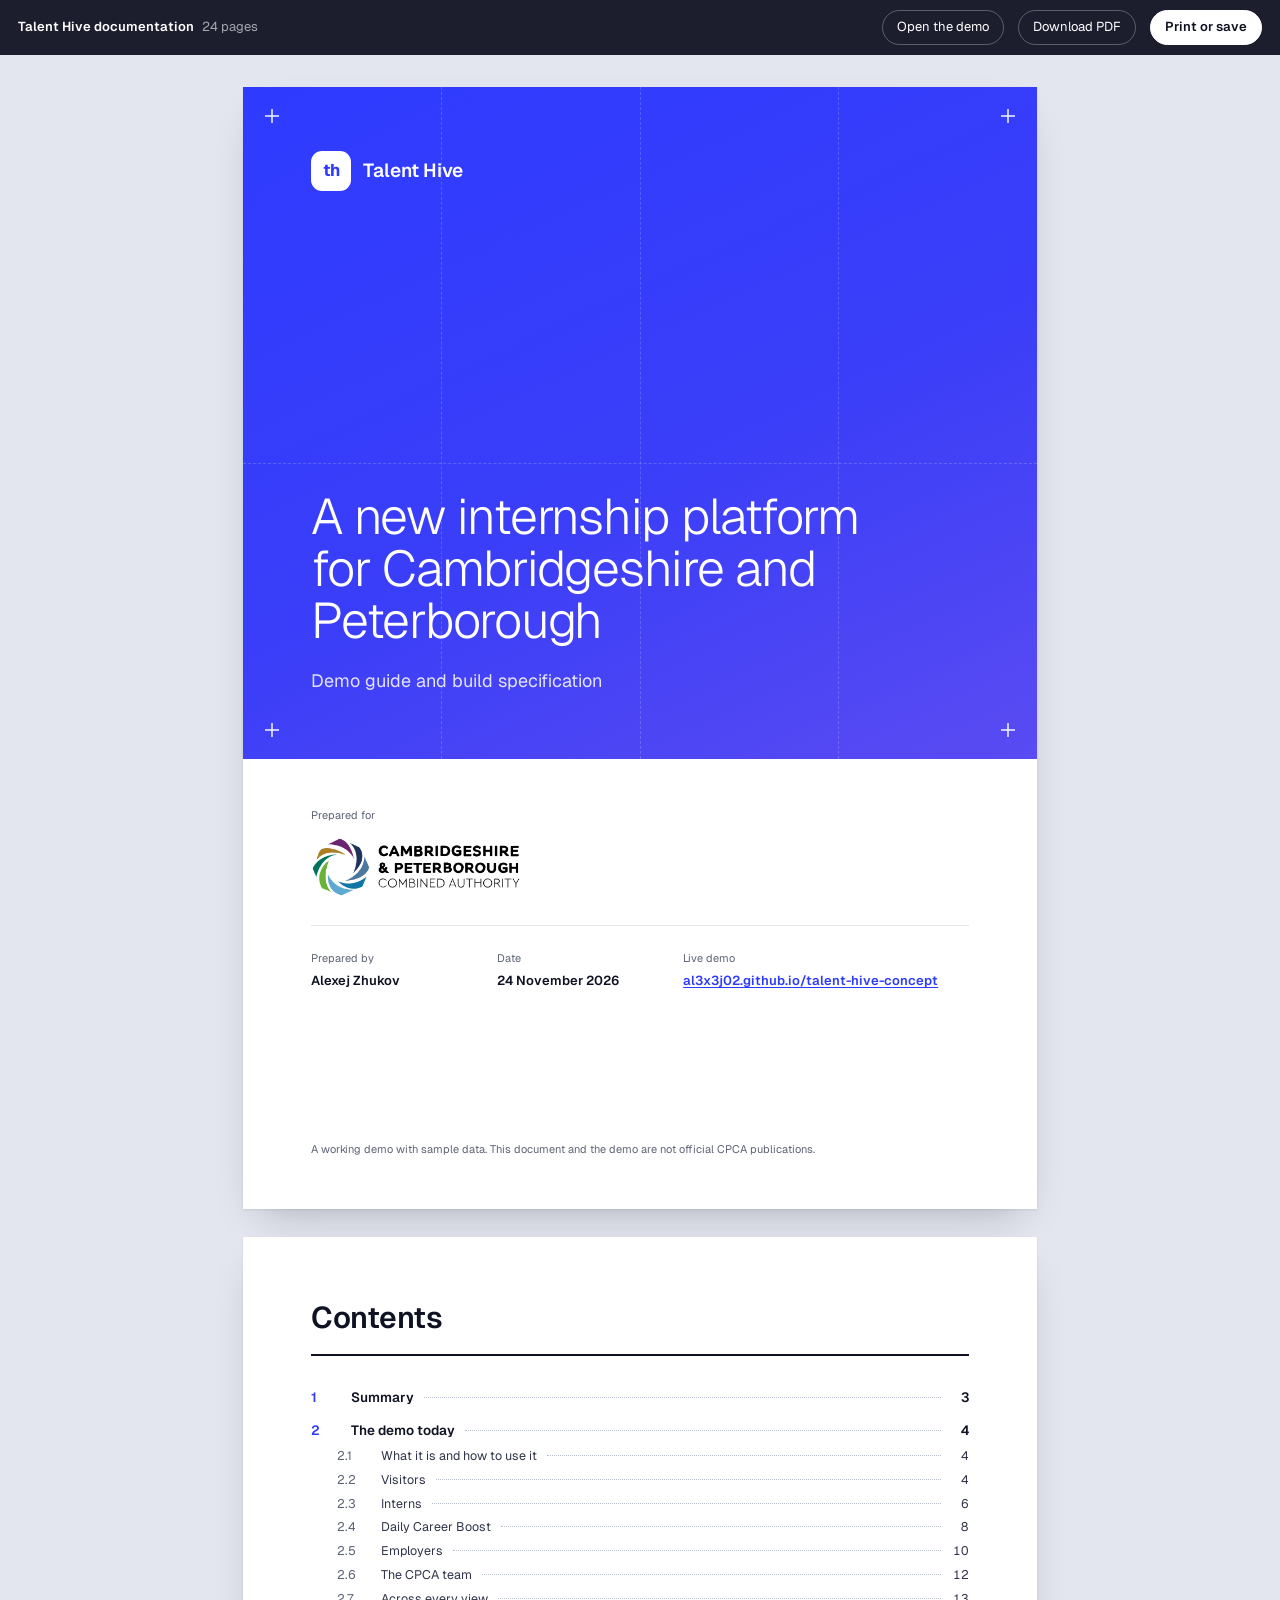
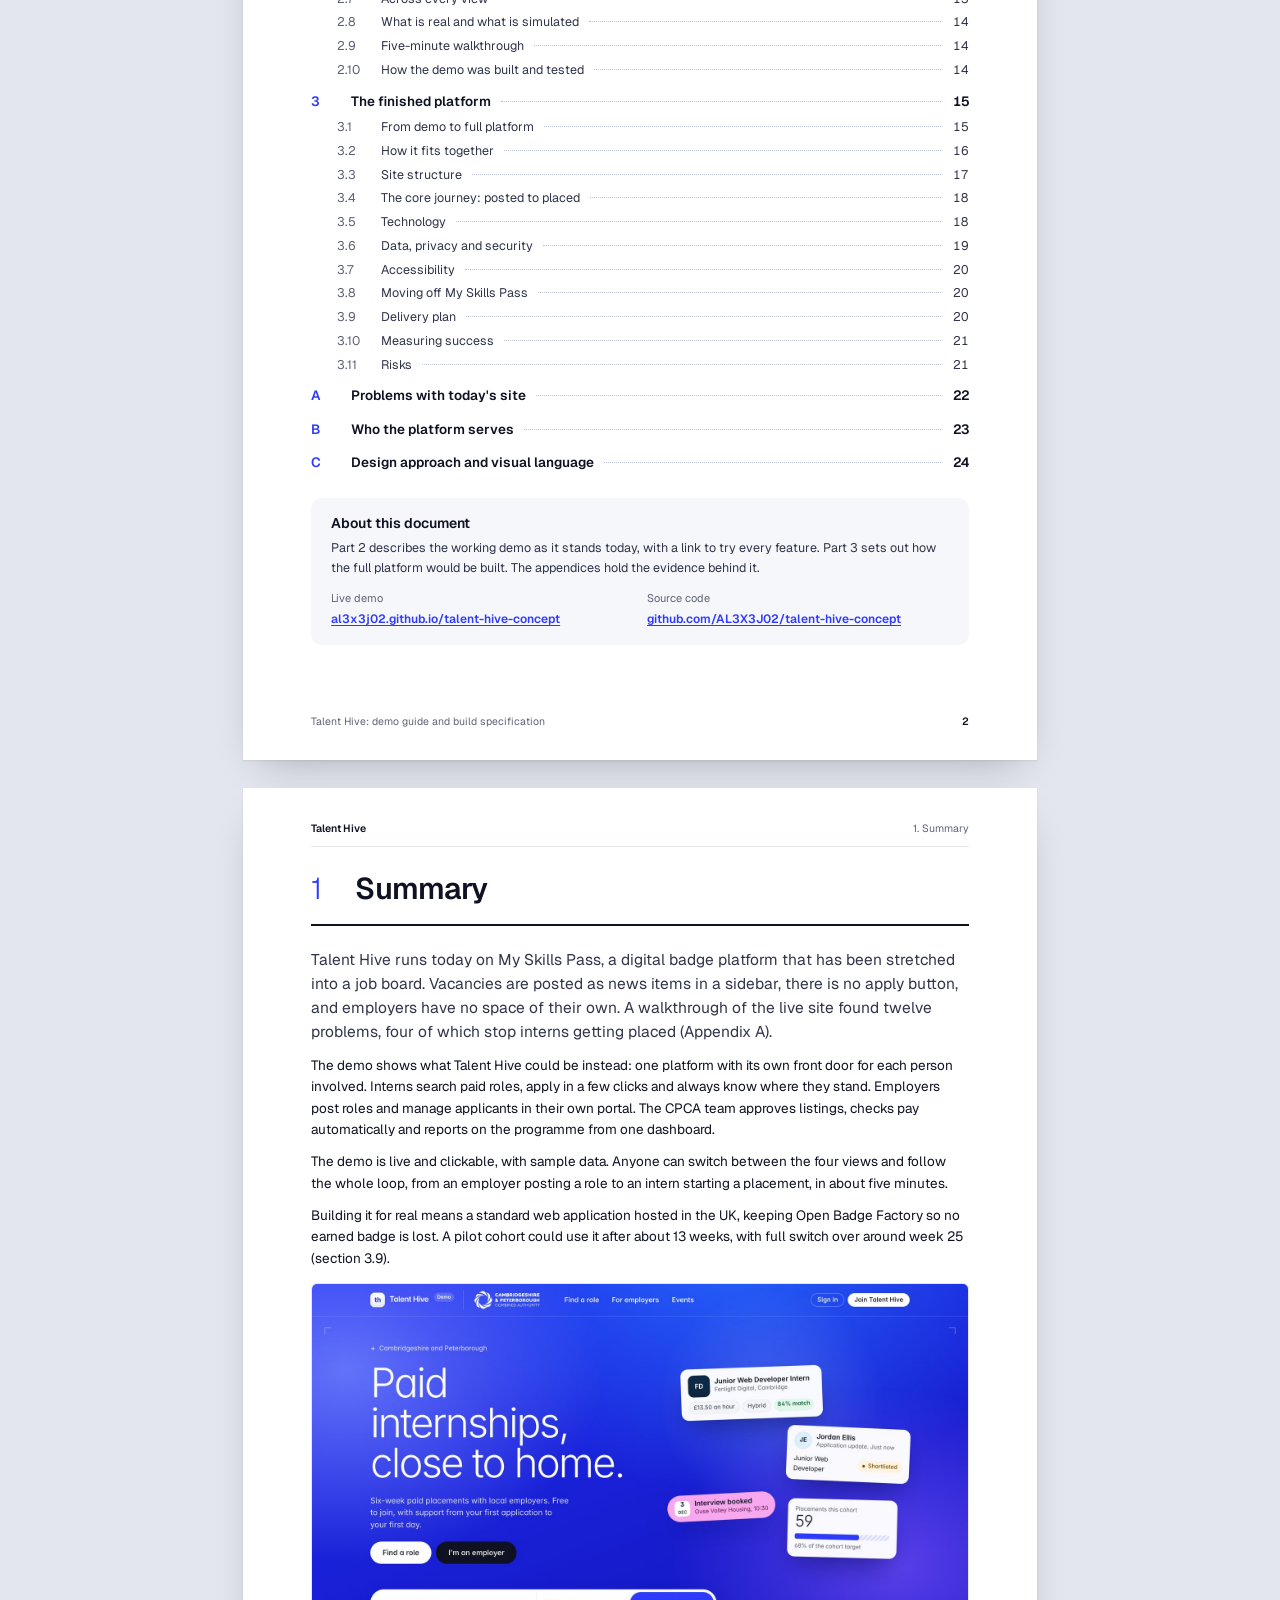
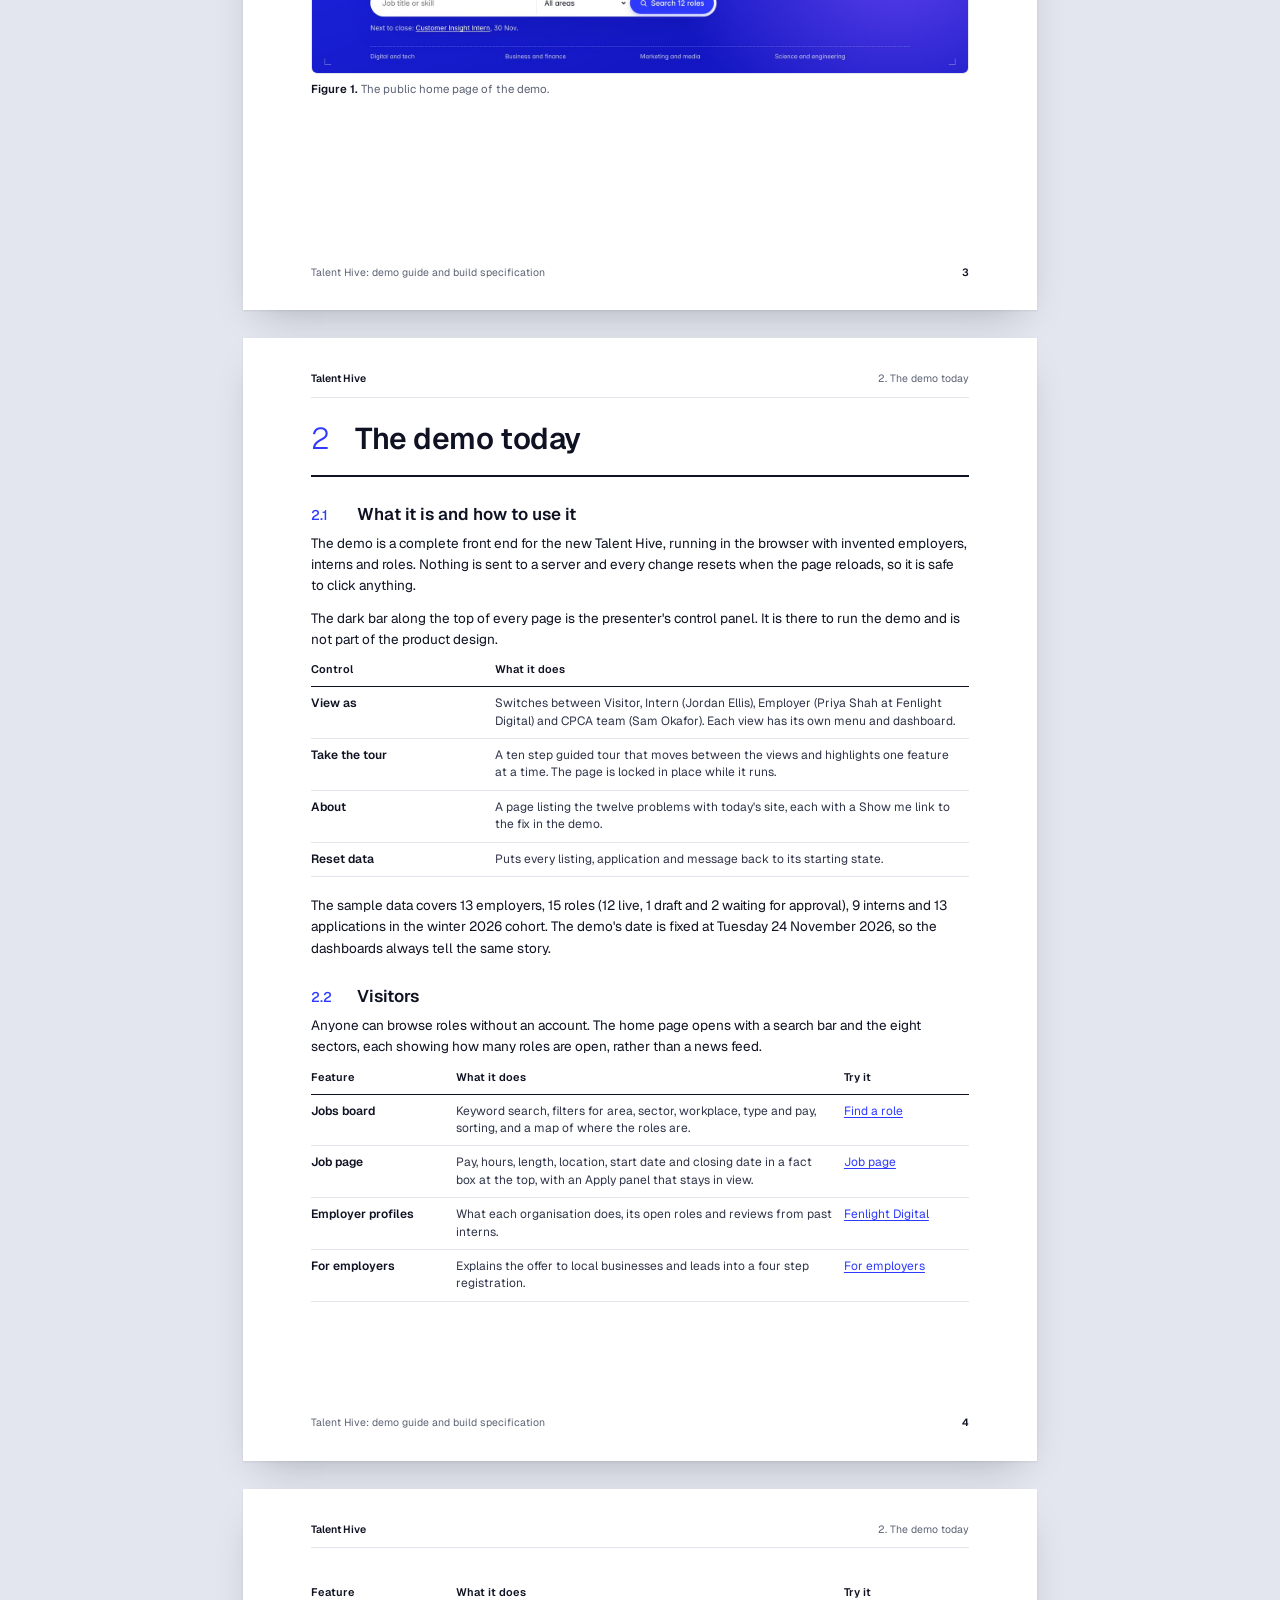
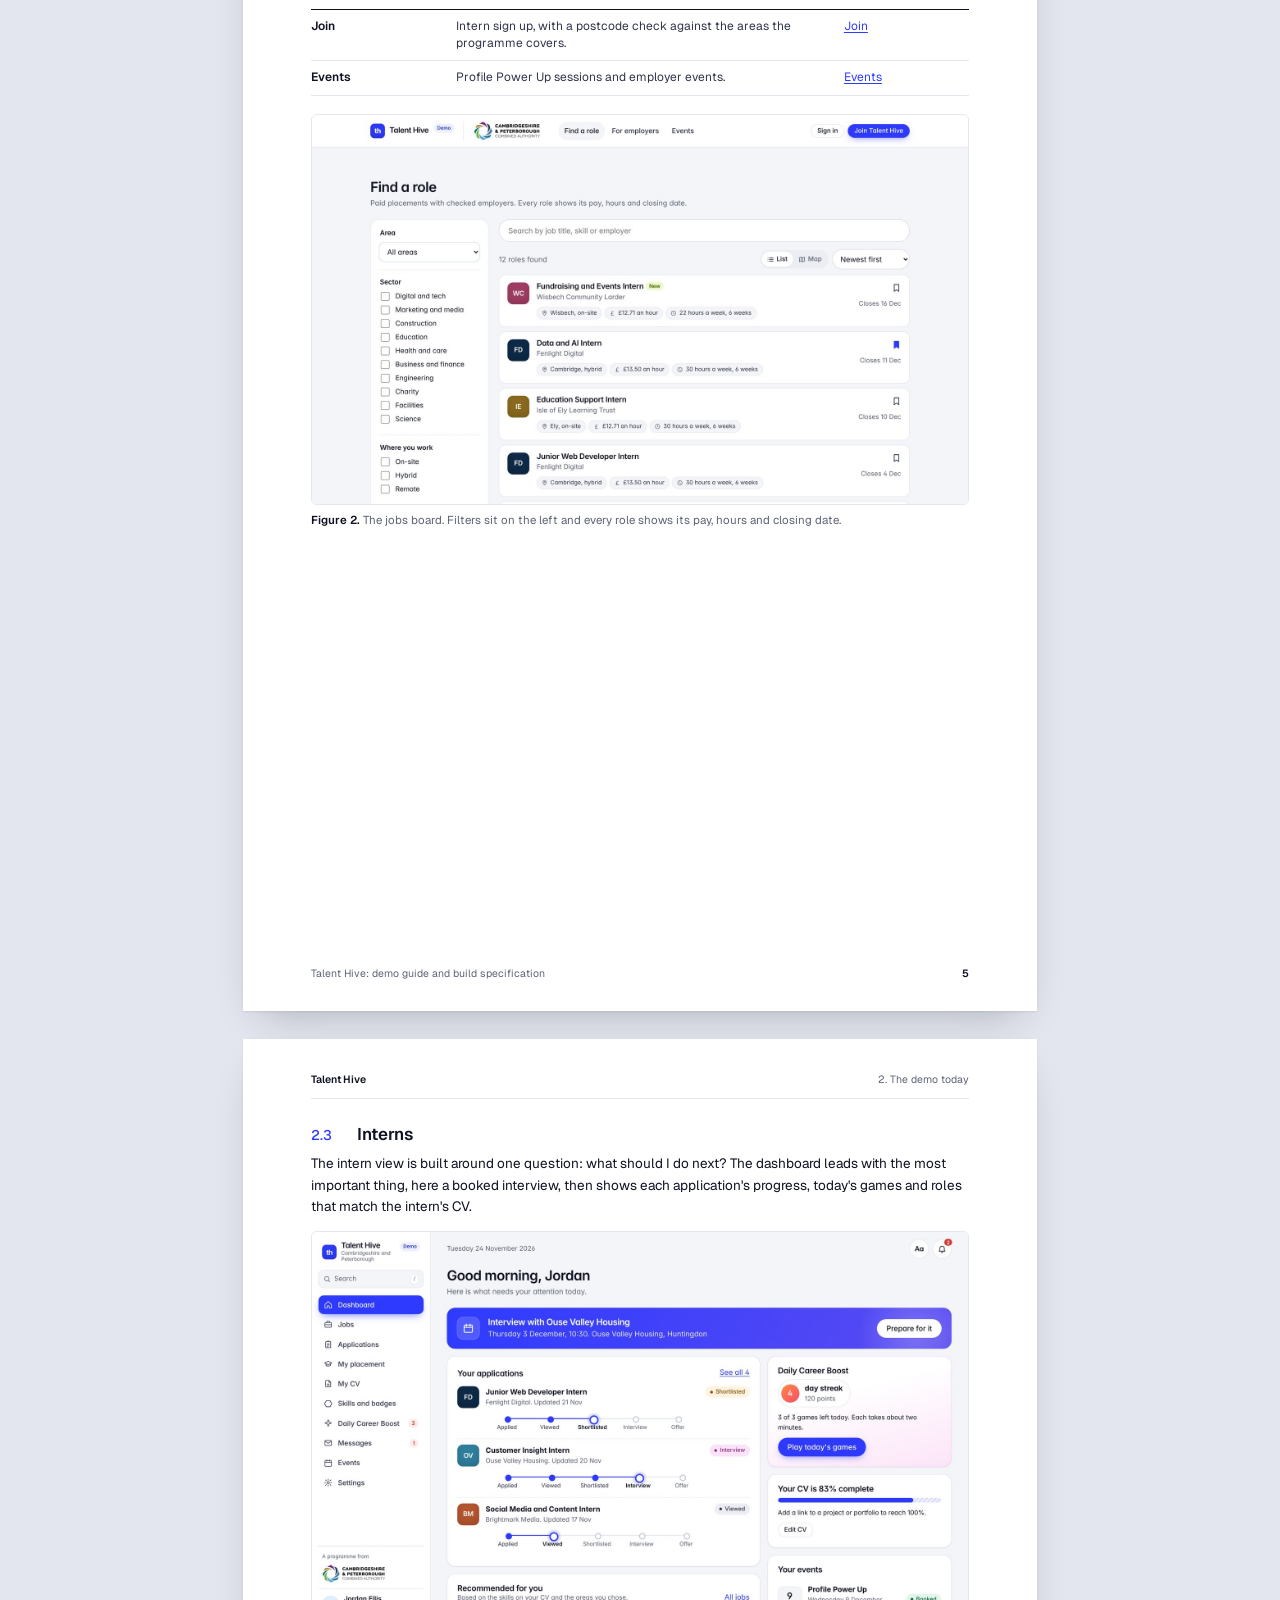
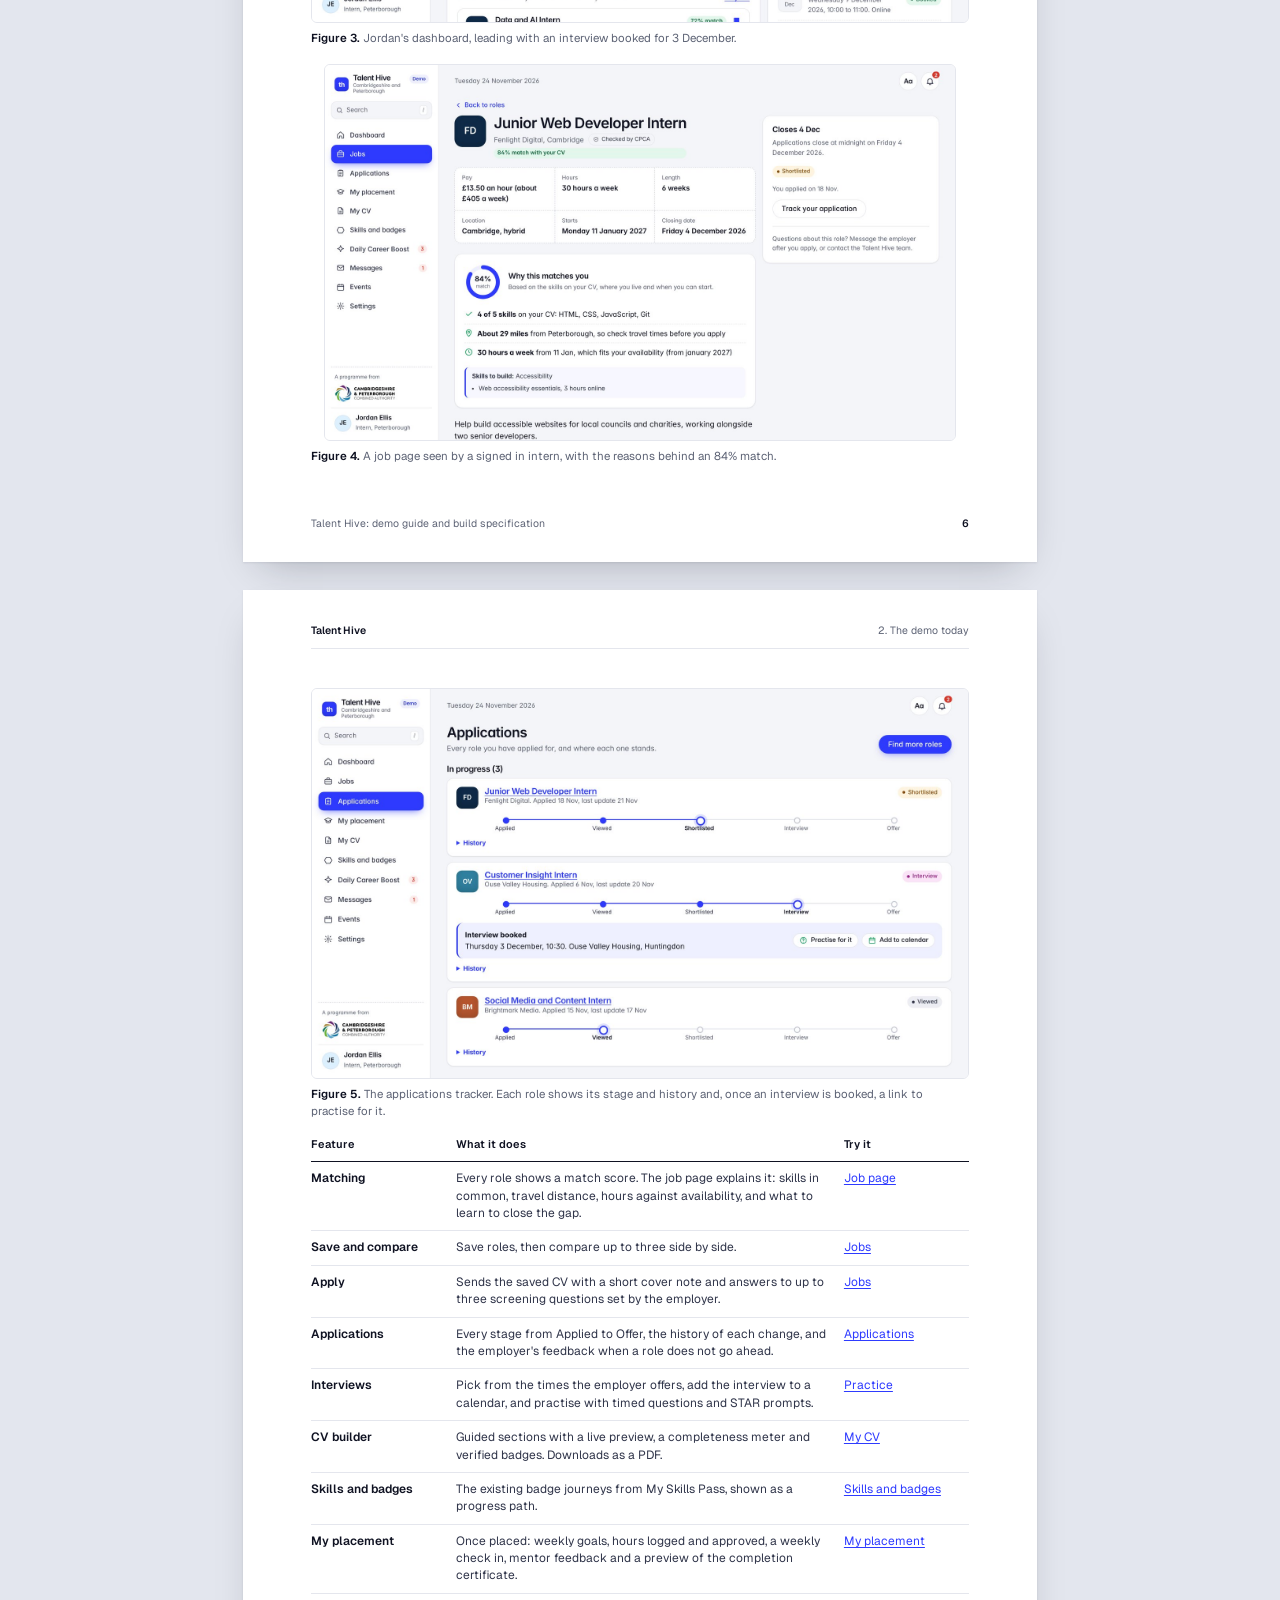
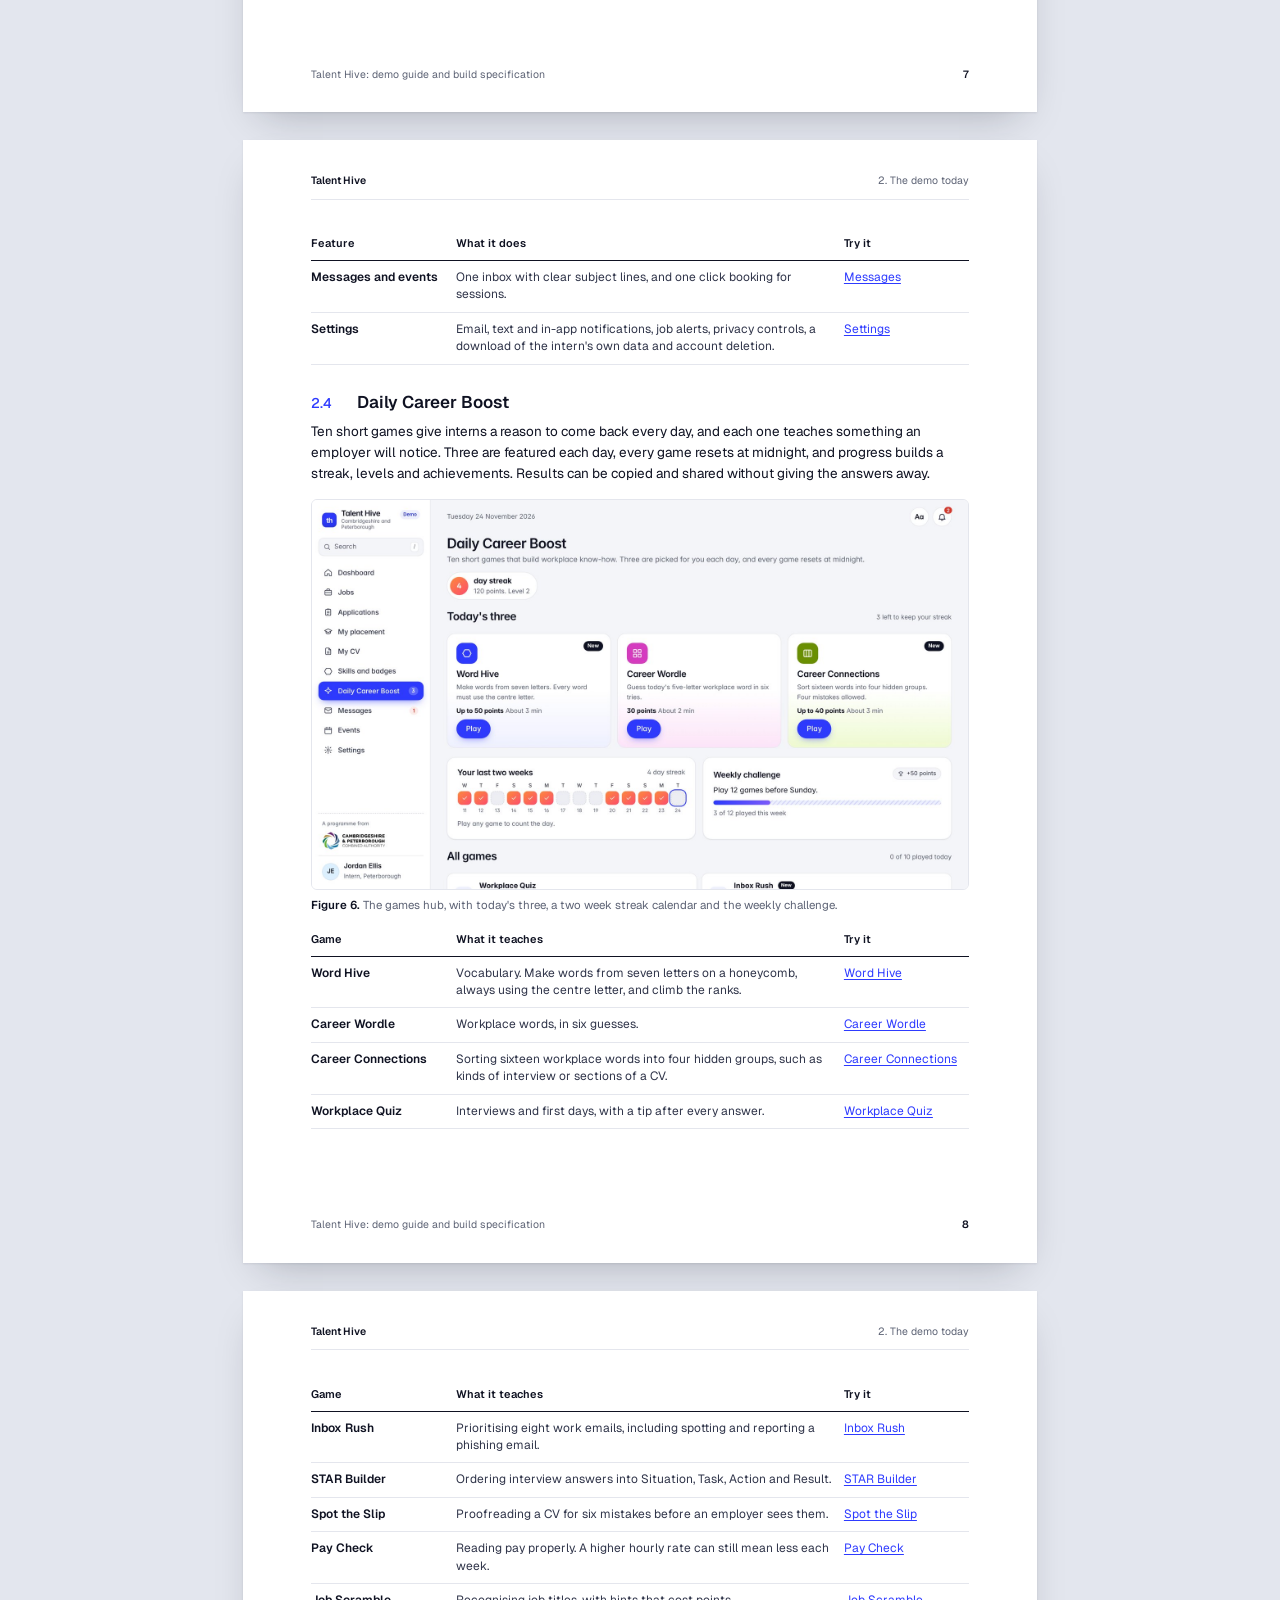
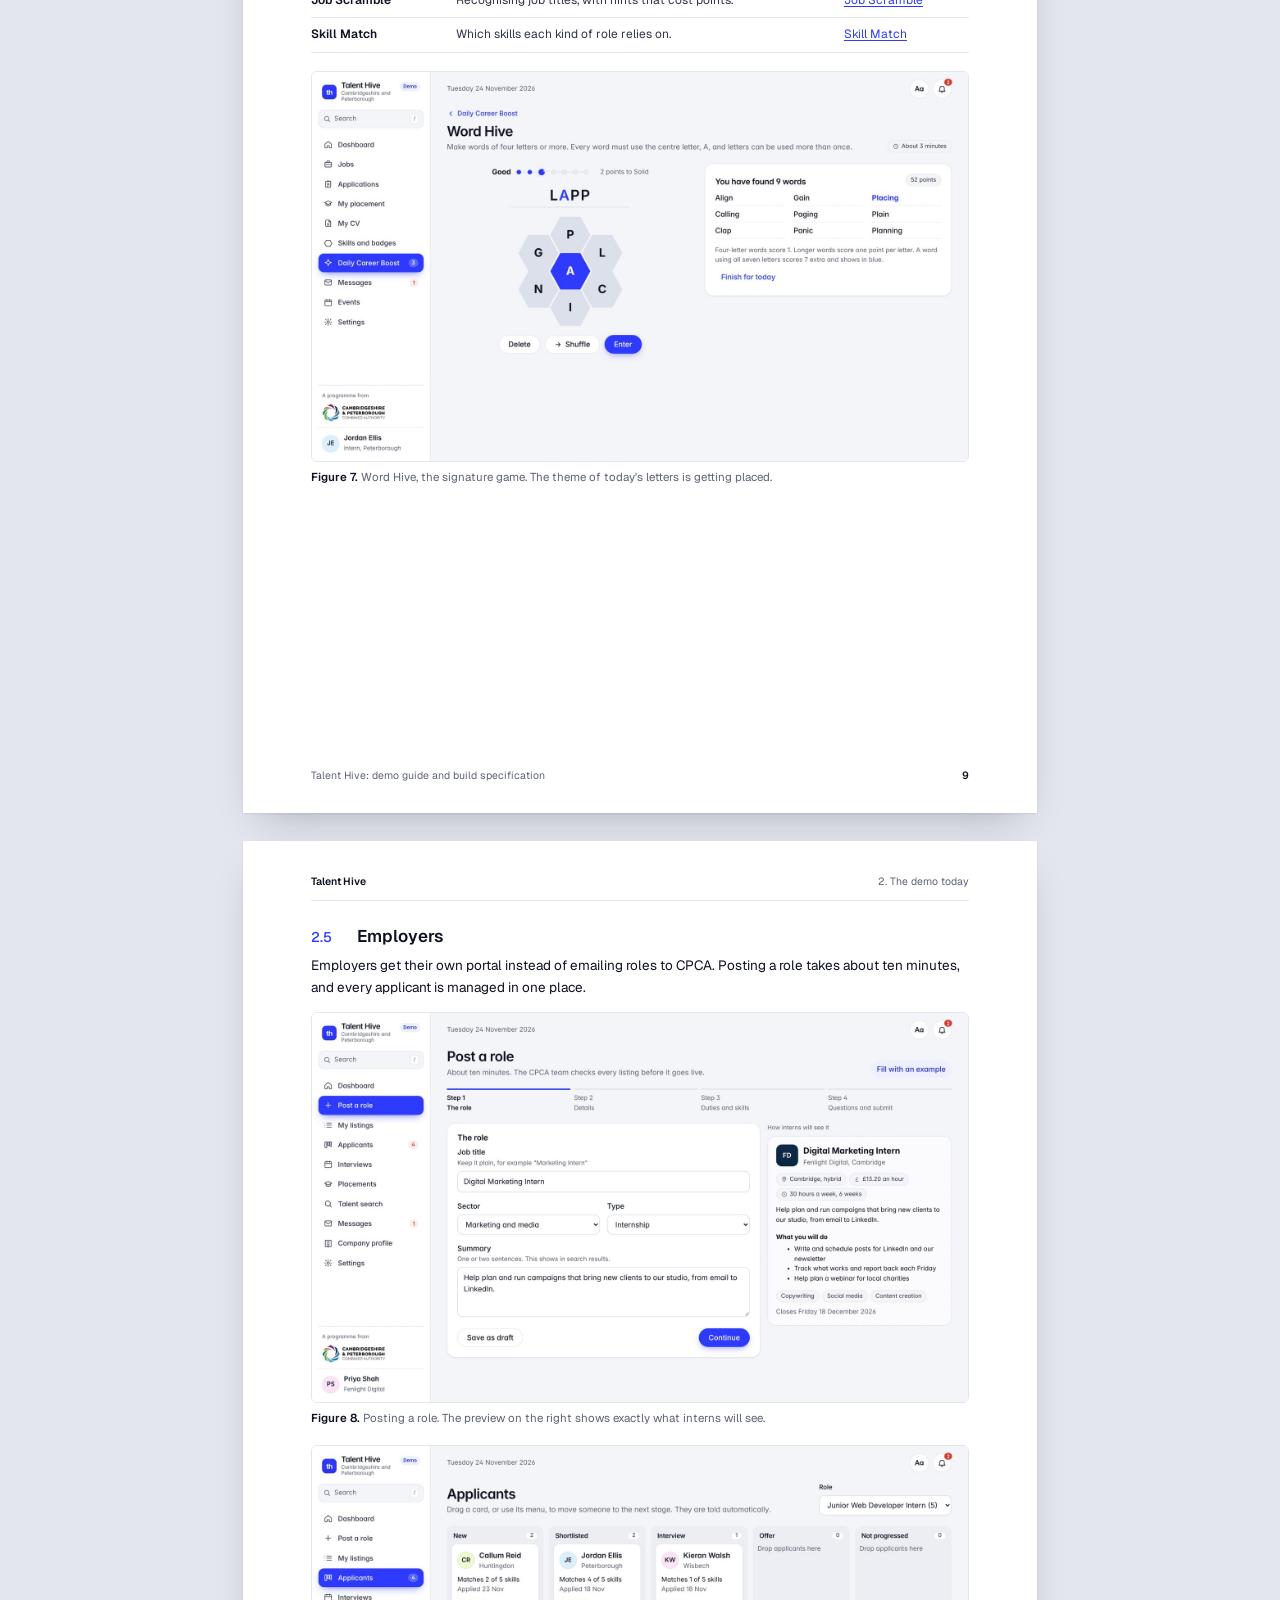
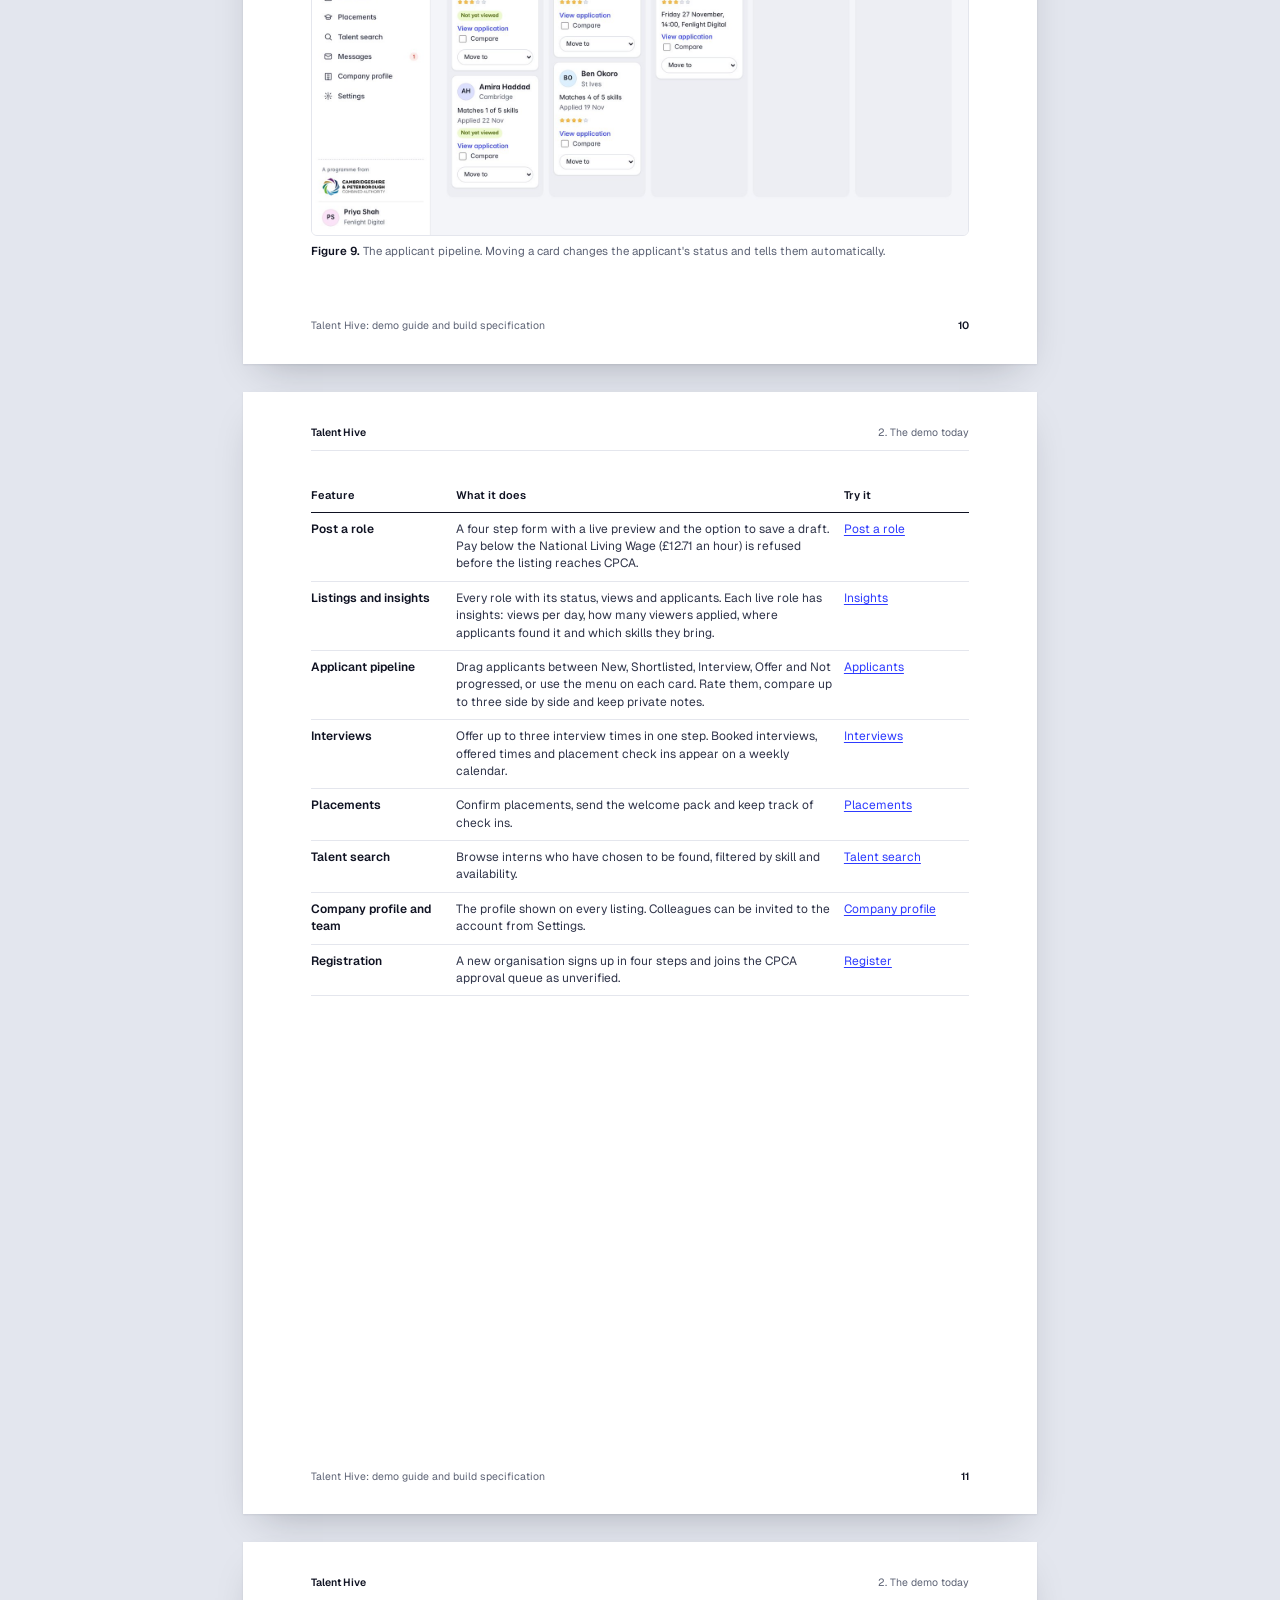
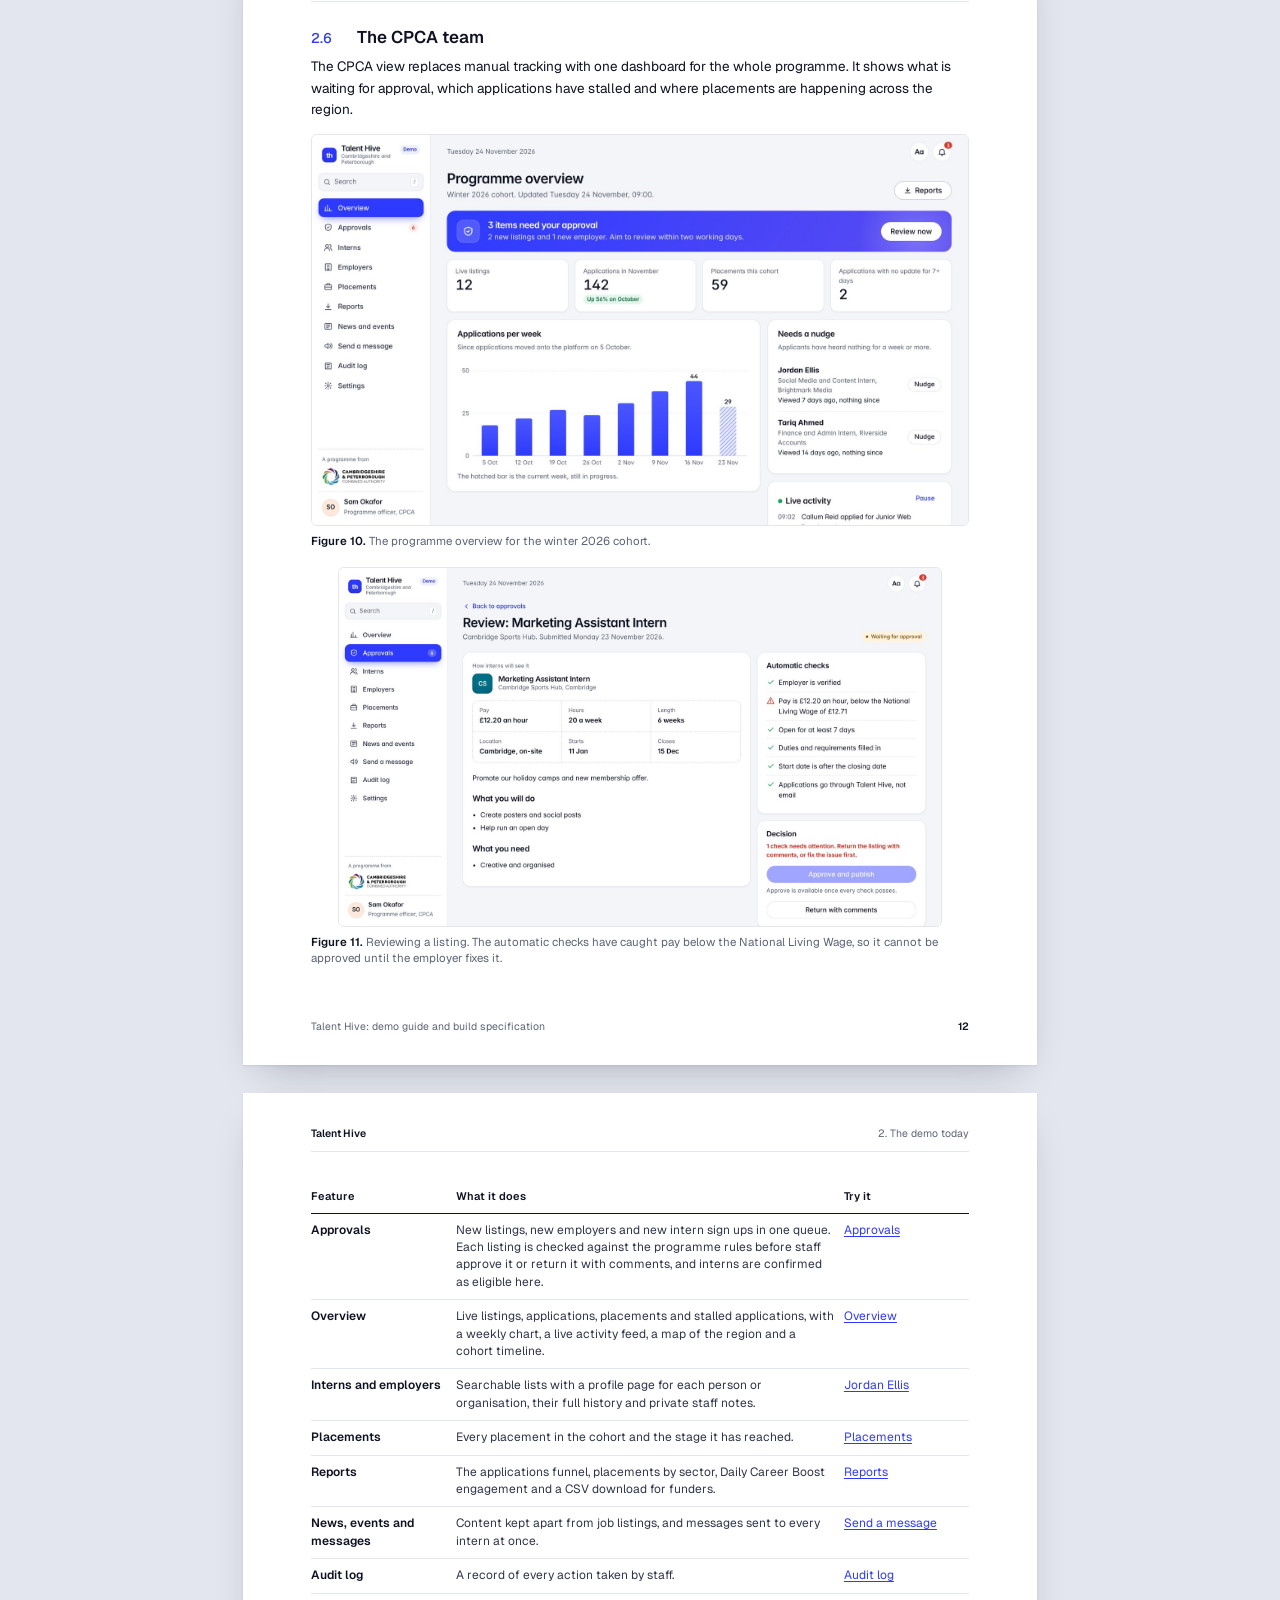
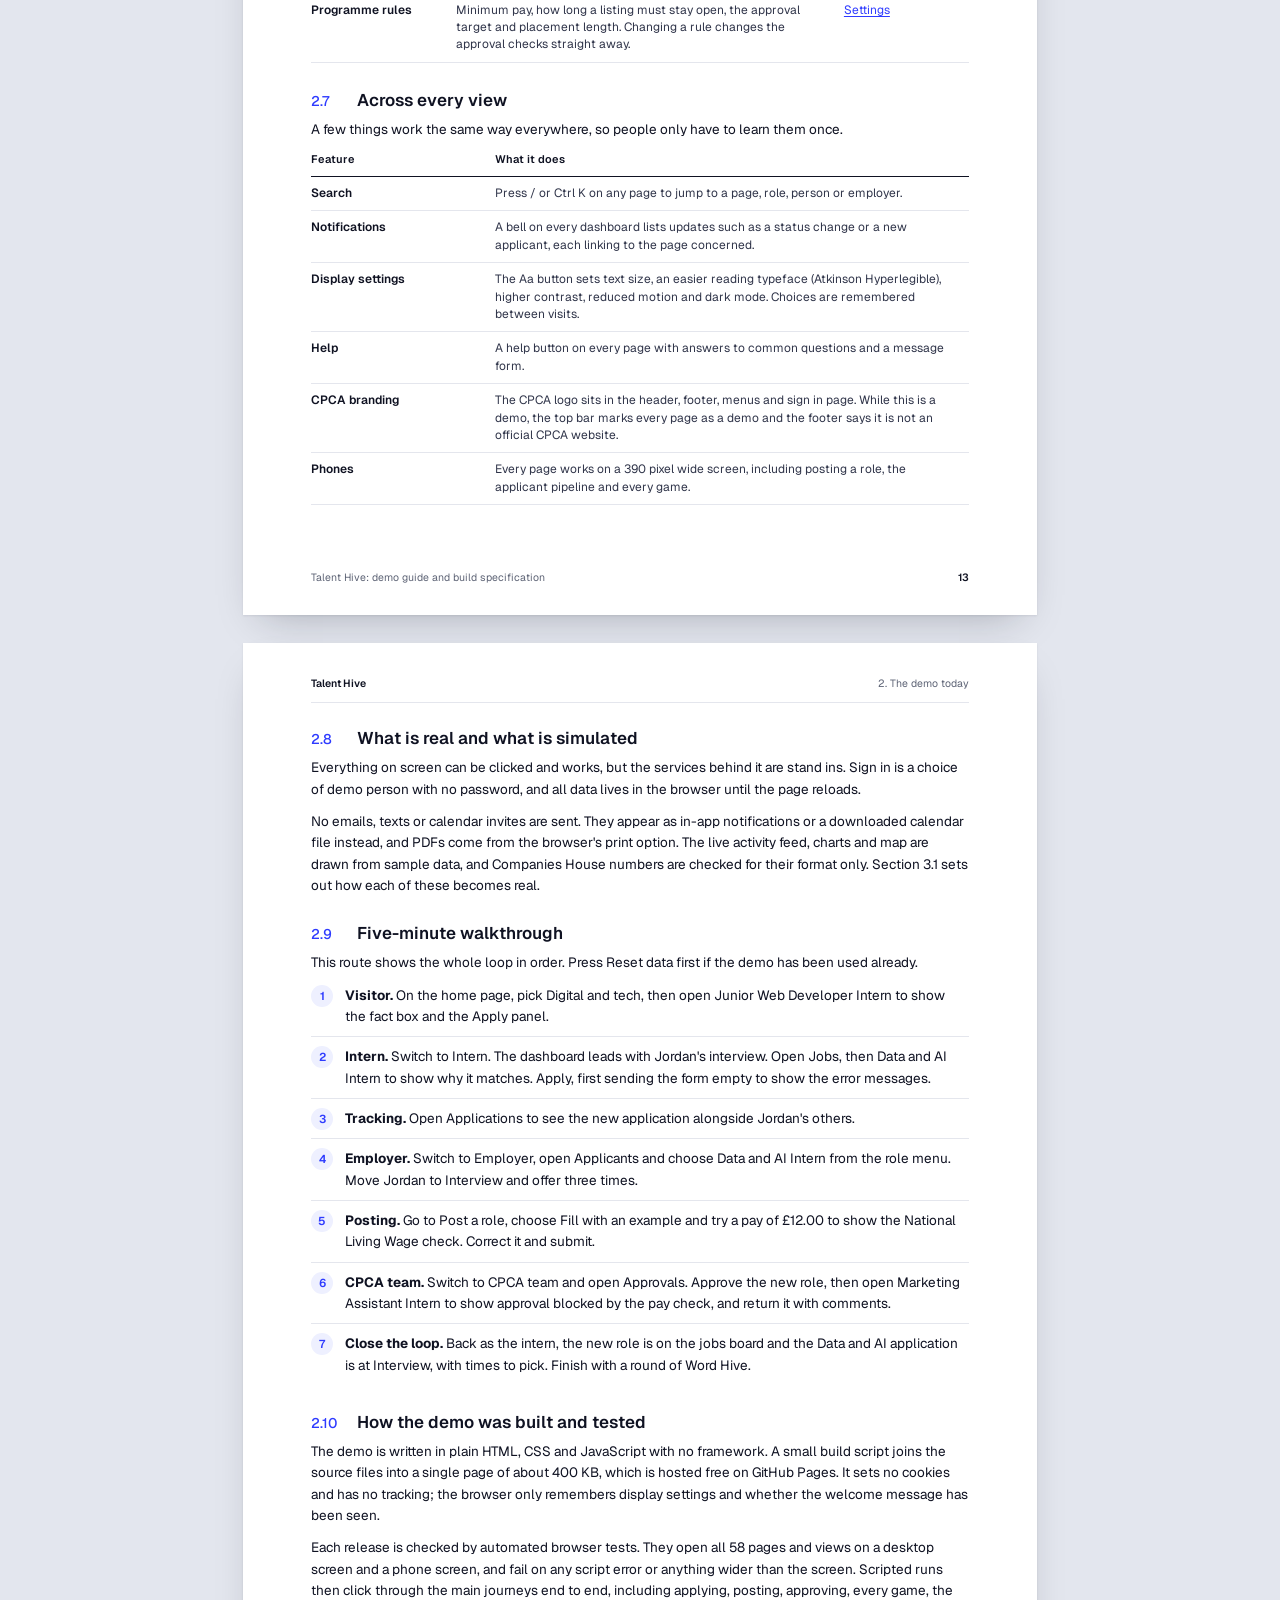
==== docs/index.html @ 50d7df43 "Add the documentation as a paged A4 report at /docs/ with a PDF copy; link it from the About page Cl" ====
<!doctype html>
<html lang="en-GB">
<head>
<meta charset="utf-8">
<meta name="viewport" content="width=device-width, initial-scale=1">
<meta name="robots" content="noindex">
<title>Talent Hive: demo guide and build specification</title>
<meta name="description" content="A working demo of a new Talent Hive internship platform for Cambridgeshire and Peterborough, and a specification for building it in full.">
<link rel="preconnect" href="https://fonts.googleapis.com"><link rel="preconnect" href="https://fonts.gstatic.com" crossorigin>
<link href="https://fonts.googleapis.com/css2?family=Geist:wght@300..700&display=swap" rel="stylesheet">
<style>
:root{--ink:#0F1222;--ink2:#30354A;--muted:#5D6375;--blue:#2E3BFF;--violet:#5A4BF2;--tint:#EEF0FF;--line:#E4E6ED;--desk:#E3E6EE;--font:"Geist","Inter",system-ui,-apple-system,"Segoe UI",sans-serif}
*{box-sizing:border-box}
html{background:var(--desk);-webkit-print-color-adjust:exact;print-color-adjust:exact}
body{margin:0;font-family:var(--font);color:var(--ink);font-size:13.5px;line-height:1.58;font-feature-settings:"calt" 0}
a{color:var(--blue);text-decoration-thickness:1px;text-underline-offset:2px}
.bar{position:sticky;top:0;z-index:5;display:flex;flex-wrap:wrap;align-items:center;gap:10px 14px;padding:10px 18px;background:rgba(15,18,34,.94);color:#fff;font-size:13px;backdrop-filter:blur(8px)}
.bar .t{font-weight:600}.bar .t span{opacity:.6;font-weight:400;margin-left:8px}
.bar .sp{flex:1}
.bar a,.bar button{font:inherit;color:#fff;text-decoration:none;border:1px solid rgba(255,255,255,.28);background:none;border-radius:999px;padding:6px 14px;cursor:pointer}
.bar .pri{background:#fff;color:var(--ink);border-color:#fff;font-weight:600}
.bar a:hover,.bar button:hover{border-color:#fff}
.bar a:focus-visible,.bar button:focus-visible{outline:2px solid #fff;outline-offset:2px}
#pages{display:flex;flex-direction:column;align-items:center;gap:28px;padding:32px 0 64px}
.page{position:relative;width:210mm;height:297mm;background:#fff;box-shadow:0 1px 2px rgba(15,18,34,.08),0 18px 40px -18px rgba(15,18,34,.28);overflow:hidden;flex:none}
.pbody{position:absolute;top:84px;bottom:76px;left:68px;right:68px;overflow:hidden}
.pbody.static{top:64px}
.rh{position:absolute;top:32px;left:68px;right:68px;display:flex;justify-content:space-between;font-size:10.5px;color:var(--muted);padding-bottom:10px;border-bottom:1px solid var(--line)}
.rh b{color:var(--ink);font-weight:600}
.rf{position:absolute;bottom:30px;left:68px;right:68px;display:flex;justify-content:space-between;font-size:10.5px;color:var(--muted)}
.rf .pn{color:var(--ink);font-weight:600}
#flow{position:absolute;left:-9999px;top:0;width:calc(210mm - 136px)}
/* type */
h2{font-size:30px;line-height:1.15;font-weight:600;letter-spacing:-.015em;margin:0 0 22px;padding-bottom:18px;border-bottom:2px solid var(--ink);display:flex;align-items:baseline;gap:16px}
h2 .num{font-weight:300;color:var(--blue);font-size:30px;min-width:28px}
h3{font-size:17px;line-height:1.3;font-weight:600;margin:26px 0 8px;display:flex;gap:12px;align-items:baseline}
h3 .num{color:var(--blue);font-weight:500;font-size:14px;min-width:34px}
.pbody > h3:first-child{margin-top:0}
p{margin:0 0 11px;max-width:62em}
p.lead{font-size:15.5px;line-height:1.55;color:var(--ink2)}
/* tables */
table{width:100%;border-collapse:collapse;margin:12px 0 18px;font-size:12px;line-height:1.45}
th{text-align:left;font-weight:600;color:var(--ink);font-size:11px;padding:0 10px 8px 0;border-bottom:1.5px solid var(--ink);vertical-align:bottom}
td{padding:8px 10px 8px 0;border-bottom:1px solid var(--line);vertical-align:top;color:var(--ink2)}
td:first-child{font-weight:600;color:var(--ink)}
table.two td:first-child,table.two th:first-child{width:28%}
table.three td:first-child{width:22%}
table.three td:last-child{width:19%;white-space:nowrap}
table.cmp td:first-child{width:21%}
table.cmp td:nth-child(2){width:31%;color:var(--muted)}
table.four td:first-child{width:15%}
table.four td:last-child{width:11%}
table.aud td{width:25%!important;white-space:normal}
table.target td:first-child{width:62%;font-weight:500}
table.target td:last-child{font-weight:600;color:var(--ink)}
table.tokens td:last-child{white-space:normal;width:auto}
table.tokens td:first-child{white-space:nowrap}
.swatch{display:inline-block;width:12px;height:12px;border-radius:3px;margin-right:8px;vertical-align:-1px}
.sev{display:inline-block;font-size:10.5px;font-weight:600;padding:1px 8px;border-radius:999px}
.sev.high{background:#FDECEA;color:#B42318}.sev.medium{background:#FFF4E0;color:#8A4B00}.sev.low{background:#EEF0F5;color:#5D6375}
/* figures */
.fig{margin:14px 0 18px}
.fig img{display:block;width:100%;height:auto;border:1px solid var(--line);border-radius:6px;margin:0 auto}
.fig figcaption{font-size:11.5px;color:var(--muted);margin-top:7px;line-height:1.45}
.fig figcaption b{color:var(--ink);font-weight:600}
.fig.diagram svg{display:block;width:100%;height:auto;font-family:var(--font);margin:0 auto}
.fig.diagram{padding:14px 0 0;border-top:1px solid var(--line)}
/* lists */
ol.steps{margin:6px 0 16px;padding:0;list-style:none;counter-reset:s}
ol.steps li{counter-increment:s;position:relative;padding:0 0 9px 34px;margin:0 0 9px;border-bottom:1px solid var(--line)}
ol.steps li::before{content:counter(s);position:absolute;left:0;top:0;width:22px;height:22px;border-radius:50%;background:var(--tint);color:var(--blue);font-weight:600;font-size:11.5px;display:grid;place-items:center}
ol.steps li:last-child{border-bottom:0}
/* cover */
.cover-band{position:absolute;left:0;right:0;top:0;height:178mm;background:linear-gradient(155deg,#2E3BFF 0%,#3A3EF8 55%,#5A4BF2 100%);color:#fff;overflow:hidden}
.cv-grid{position:absolute;inset:0;display:flex;justify-content:space-evenly}
.cv-grid i{width:0;border-left:1px dashed rgba(255,255,255,.18)}
.cover-band::after{content:"";position:absolute;left:0;right:0;top:56%;border-top:1px dashed rgba(255,255,255,.18)}
.plus{position:absolute;width:14px;height:14px}
.plus::before,.plus::after{content:"";position:absolute;background:rgba(255,255,255,.7)}
.plus::before{left:6px;top:0;width:2px;height:14px}.plus::after{top:6px;left:0;height:2px;width:14px}
.p1{left:22px;top:22px}.p2{right:22px;top:22px}.p3{left:22px;bottom:22px}.p4{right:22px;bottom:22px}
.cv-top{position:absolute;left:68px;top:64px;display:flex;align-items:center;gap:12px}
.cv-mark{width:40px;height:40px;border-radius:11px;background:#fff;color:var(--blue);display:grid;place-items:center;font-weight:700;font-size:17px;letter-spacing:-.03em}
.cv-word{font-size:19px;font-weight:600}
.cv-title{position:absolute;left:68px;right:68px;bottom:64px}
.cv-title h1{font-size:50px;line-height:1.04;font-weight:300;letter-spacing:-.025em;margin:0 0 20px;max-width:560px}
.cv-title p{font-size:18px;margin:0;opacity:.85}
.cover-foot{position:absolute;left:68px;right:68px;top:calc(178mm + 48px);bottom:40px;display:flex;flex-direction:column}
.cf-for{display:flex;flex-direction:column;gap:12px;padding-bottom:28px;border-bottom:1px solid var(--line)}
.cf-for img{width:210px;height:auto}
.lbl,.cf-meta dt,.about dt{font-size:11px;color:var(--muted)}
.cf-meta{display:grid;grid-template-columns:1fr 1fr 1.7fr;gap:18px;margin:24px 0 0}
.cf-meta div{display:flex;flex-direction:column;gap:4px}
.cf-meta dd,.about dd{margin:0;font-weight:600;font-size:13px}
.cf-note{margin-top:auto;font-size:11px;color:var(--muted)}
/* contents */
.toc-h{border-bottom:2px solid var(--ink)}
.toc{list-style:none;padding:0;margin:0 0 22px}
.toc a{display:flex;align-items:baseline;gap:10px;color:var(--ink);text-decoration:none;padding:3px 0}
.toc a:hover .tt{color:var(--blue)}
.toc .lv0 a{font-weight:600;font-size:13.5px;padding-top:9px}
.toc .lv1 a{font-size:12.5px;color:var(--ink2);padding-left:26px;padding-top:2px;padding-bottom:2px}
.toc .tn{min-width:30px;color:var(--blue)}
.toc .lv1 .tn{min-width:34px;color:var(--muted)}
.toc .dots{flex:1;border-bottom:1px dotted #B9BFCC;transform:translateY(-4px)}
.toc .pg{min-width:18px;text-align:right;font-variant-numeric:tabular-nums}
.about{padding:16px 20px;background:#F6F7FA;border-radius:10px}
.about h3{margin:0 0 6px;font-size:14px}
.about p{font-size:12.5px;color:var(--ink2)}
.about dl{display:grid;grid-template-columns:repeat(2,minmax(0,1fr));gap:14px;margin:12px 0 0}
.about dl div{display:flex;flex-direction:column;gap:3px}
.about dd{font-size:12px;word-break:break-word}
@media (max-width:640px){.bar{padding:8px 10px;font-size:12px}.bar .t span{display:none}.bar .sp{display:none}.bar a,.bar button{padding:5px 11px}}
@media print{
  @page{size:A4;margin:0}
  html,body{background:#fff}
  .bar{display:none}
  #pages{display:block;padding:0}
  .page{box-shadow:none;margin:0;break-after:page;zoom:1!important}
  .page:last-child{break-after:auto}
}
</style>
</head>
<body>
<div class="bar" role="banner"><span class="t">Talent Hive documentation<span class="count"></span></span><span class="sp"></span><a href="https://al3x3j02.github.io/talent-hive-concept/">Open the demo</a><a href="talent-hive-documentation.pdf" download>Download PDF</a><button class="pri" onclick="print()">Print or save</button></div>
<main id="pages">
<section class="page cover" aria-label="Cover">
  <div class="cover-band">
    <div class="cv-grid" aria-hidden="true"><i></i><i></i><i></i></div>
    <div class="cv-top"><span class="cv-mark">th</span><span class="cv-word">Talent Hive</span></div>
    <div class="cv-title"><h1>A new internship platform for Cambridgeshire and Peterborough</h1><p>Demo guide and build specification</p></div>
    <span class="plus p1" aria-hidden="true"></span><span class="plus p2" aria-hidden="true"></span><span class="plus p3" aria-hidden="true"></span><span class="plus p4" aria-hidden="true"></span>
  </div>
  <div class="cover-foot">
    <div class="cf-for"><span class="lbl">Prepared for</span><img src="../assets/cpca-logo.png" alt="Cambridgeshire and Peterborough Combined Authority" width="210" height="60"></div>
    <dl class="cf-meta">
      <div><dt>Prepared by</dt><dd>Alexej Zhukov</dd></div>
      <div><dt>Date</dt><dd>24 November 2026</dd></div>
      <div><dt>Live demo</dt><dd><a href="https://al3x3j02.github.io/talent-hive-concept/">al3x3j02.github.io/talent-hive-concept</a></dd></div>
    </dl>
    <p class="cf-note">A working demo with sample data. This document and the demo are not official CPCA publications.</p>
  </div>
</section>
<section class="page contents" aria-label="Contents">
  <div class="pbody static">
    <h2 class="toc-h">Contents</h2>
    <ol class="toc"><li class="lv0"><a href="#s1"><span class="tn">1</span><span class="tt">Summary</span><span class="dots"></span><span class="pg" data-for="s1"></span></a></li><li class="lv0"><a href="#s2"><span class="tn">2</span><span class="tt">The demo today</span><span class="dots"></span><span class="pg" data-for="s2"></span></a></li><li class="lv1"><a href="#s21"><span class="tn">2.1</span><span class="tt">What it is and how to use it</span><span class="dots"></span><span class="pg" data-for="s21"></span></a></li><li class="lv1"><a href="#s22"><span class="tn">2.2</span><span class="tt">Visitors</span><span class="dots"></span><span class="pg" data-for="s22"></span></a></li><li class="lv1"><a href="#s23"><span class="tn">2.3</span><span class="tt">Interns</span><span class="dots"></span><span class="pg" data-for="s23"></span></a></li><li class="lv1"><a href="#s24"><span class="tn">2.4</span><span class="tt">Daily Career Boost</span><span class="dots"></span><span class="pg" data-for="s24"></span></a></li><li class="lv1"><a href="#s25"><span class="tn">2.5</span><span class="tt">Employers</span><span class="dots"></span><span class="pg" data-for="s25"></span></a></li><li class="lv1"><a href="#s26"><span class="tn">2.6</span><span class="tt">The CPCA team</span><span class="dots"></span><span class="pg" data-for="s26"></span></a></li><li class="lv1"><a href="#s27"><span class="tn">2.7</span><span class="tt">Across every view</span><span class="dots"></span><span class="pg" data-for="s27"></span></a></li><li class="lv1"><a href="#s28"><span class="tn">2.8</span><span class="tt">What is real and what is simulated</span><span class="dots"></span><span class="pg" data-for="s28"></span></a></li><li class="lv1"><a href="#s29"><span class="tn">2.9</span><span class="tt">Five-minute walkthrough</span><span class="dots"></span><span class="pg" data-for="s29"></span></a></li><li class="lv1"><a href="#s210"><span class="tn">2.10</span><span class="tt">How the demo was built and tested</span><span class="dots"></span><span class="pg" data-for="s210"></span></a></li><li class="lv0"><a href="#s3"><span class="tn">3</span><span class="tt">The finished platform</span><span class="dots"></span><span class="pg" data-for="s3"></span></a></li><li class="lv1"><a href="#s31"><span class="tn">3.1</span><span class="tt">From demo to full platform</span><span class="dots"></span><span class="pg" data-for="s31"></span></a></li><li class="lv1"><a href="#s32"><span class="tn">3.2</span><span class="tt">How it fits together</span><span class="dots"></span><span class="pg" data-for="s32"></span></a></li><li class="lv1"><a href="#s33"><span class="tn">3.3</span><span class="tt">Site structure</span><span class="dots"></span><span class="pg" data-for="s33"></span></a></li><li class="lv1"><a href="#s34"><span class="tn">3.4</span><span class="tt">The core journey: posted to placed</span><span class="dots"></span><span class="pg" data-for="s34"></span></a></li><li class="lv1"><a href="#s35"><span class="tn">3.5</span><span class="tt">Technology</span><span class="dots"></span><span class="pg" data-for="s35"></span></a></li><li class="lv1"><a href="#s36"><span class="tn">3.6</span><span class="tt">Data, privacy and security</span><span class="dots"></span><span class="pg" data-for="s36"></span></a></li><li class="lv1"><a href="#s37"><span class="tn">3.7</span><span class="tt">Accessibility</span><span class="dots"></span><span class="pg" data-for="s37"></span></a></li><li class="lv1"><a href="#s38"><span class="tn">3.8</span><span class="tt">Moving off My Skills Pass</span><span class="dots"></span><span class="pg" data-for="s38"></span></a></li><li class="lv1"><a href="#s39"><span class="tn">3.9</span><span class="tt">Delivery plan</span><span class="dots"></span><span class="pg" data-for="s39"></span></a></li><li class="lv1"><a href="#s310"><span class="tn">3.10</span><span class="tt">Measuring success</span><span class="dots"></span><span class="pg" data-for="s310"></span></a></li><li class="lv1"><a href="#s311"><span class="tn">3.11</span><span class="tt">Risks</span><span class="dots"></span><span class="pg" data-for="s311"></span></a></li><li class="lv0"><a href="#sa"><span class="tn">A</span><span class="tt">Problems with today&#x27;s site</span><span class="dots"></span><span class="pg" data-for="sa"></span></a></li><li class="lv0"><a href="#sb"><span class="tn">B</span><span class="tt">Who the platform serves</span><span class="dots"></span><span class="pg" data-for="sb"></span></a></li><li class="lv0"><a href="#sc"><span class="tn">C</span><span class="tt">Design approach and visual language</span><span class="dots"></span><span class="pg" data-for="sc"></span></a></li></ol>
    <div class="about">
      <h3>About this document</h3>
      <p>Part 2 describes the working demo as it stands today, with a link to try every feature. Part 3 sets out how the full platform would be built. The appendices hold the evidence behind it.</p>
      <dl>
        <div><dt>Live demo</dt><dd><a href="https://al3x3j02.github.io/talent-hive-concept/">al3x3j02.github.io/talent-hive-concept</a></dd></div>
        <div><dt>Source code</dt><dd><a href="https://github.com/AL3X3J02/talent-hive-concept">github.com/AL3X3J02/talent-hive-concept</a></dd></div>
      </dl>
    </div>
  </div>
  <footer class="rf"><span>Talent Hive: demo guide and build specification</span><span class="pn">2</span></footer>
</section>
</main>
<div id="flow" aria-hidden="true">
<h2 id="s1" class="kwn" data-break="page"><span class="num">1</span>Summary</h2>
<p class="lead">Talent Hive runs today on My Skills Pass, a digital badge platform that has been stretched into a job board. Vacancies are posted as news items in a sidebar, there is no apply button, and employers have no space of their own. A walkthrough of the live site found twelve problems, four of which stop interns getting placed (Appendix A).</p>
<p>The demo shows what Talent Hive could be instead: one platform with its own front door for each person involved. Interns search paid roles, apply in a few clicks and always know where they stand. Employers post roles and manage applicants in their own portal. The CPCA team approves listings, checks pay automatically and reports on the programme from one dashboard.</p>
<p>The demo is live and clickable, with sample data. Anyone can switch between the four views and follow the whole loop, from an employer posting a role to an intern starting a placement, in about five minutes.</p>
<p>Building it for real means a standard web application hosted in the UK, keeping Open Badge Factory so no earned badge is lost. A pilot cohort could use it after about 13 weeks, with full switch over around week 25 (section 3.9).</p>
<figure class="fig"><img src="img/fig01-home.jpg" width="1600" height="950" alt="Talent Hive home page with a blue hero and a job search bar" loading="eager"><figcaption><b>Figure 1.</b> The public home page of the demo.</figcaption></figure>
<h2 id="s2" class="kwn" data-break="page"><span class="num">2</span>The demo today</h2>
<h3 id="s21" class="kwn"><span class="num">2.1</span>What it is and how to use it</h3>
<p>The demo is a complete front end for the new Talent Hive, running in the browser with invented employers, interns and roles. Nothing is sent to a server and every change resets when the page reloads, so it is safe to click anything.</p>
<p>The dark bar along the top of every page is the presenter's control panel. It is there to run the demo and is not part of the product design.</p>
<table class="two"><thead><tr><th>Control</th><th>What it does</th></tr></thead><tbody><tr><td>View as</td><td>Switches between Visitor, Intern (Jordan Ellis), Employer (Priya Shah at Fenlight Digital) and CPCA team (Sam Okafor). Each view has its own menu and dashboard.</td></tr><tr><td>Take the tour</td><td>A ten step guided tour that moves between the views and highlights one feature at a time. The page is locked in place while it runs.</td></tr><tr><td>About</td><td>A page listing the twelve problems with today's site, each with a Show me link to the fix in the demo.</td></tr><tr><td>Reset data</td><td>Puts every listing, application and message back to its starting state.</td></tr></tbody></table>
<p>The sample data covers 13 employers, 15 roles (12 live, 1 draft and 2 waiting for approval), 9 interns and 13 applications in the winter 2026 cohort. The demo's date is fixed at Tuesday 24 November 2026, so the dashboards always tell the same story.</p>
<h3 id="s22" class="kwn"><span class="num">2.2</span>Visitors</h3>
<p>Anyone can browse roles without an account. The home page opens with a search bar and the eight sectors, each showing how many roles are open, rather than a news feed.</p>
<table class="three"><thead><tr><th>Feature</th><th>What it does</th><th>Try it</th></tr></thead><tbody><tr><td>Jobs board</td><td>Keyword search, filters for area, sector, workplace, type and pay, sorting, and a map of where the roles are.</td><td><a href="https://al3x3j02.github.io/talent-hive-concept/#/jobs">Find a role</a></td></tr><tr><td>Job page</td><td>Pay, hours, length, location, start date and closing date in a fact box at the top, with an Apply panel that stays in view.</td><td><a href="https://al3x3j02.github.io/talent-hive-concept/#/jobs/j1">Job page</a></td></tr><tr><td>Employer profiles</td><td>What each organisation does, its open roles and reviews from past interns.</td><td><a href="https://al3x3j02.github.io/talent-hive-concept/#/company/e1">Fenlight Digital</a></td></tr><tr><td>For employers</td><td>Explains the offer to local businesses and leads into a four step registration.</td><td><a href="https://al3x3j02.github.io/talent-hive-concept/#/employers">For employers</a></td></tr><tr><td>Join</td><td>Intern sign up, with a postcode check against the areas the programme covers.</td><td><a href="https://al3x3j02.github.io/talent-hive-concept/#/join">Join</a></td></tr><tr><td>Events</td><td>Profile Power Up sessions and employer events.</td><td><a href="https://al3x3j02.github.io/talent-hive-concept/#/events">Events</a></td></tr></tbody></table>
<figure class="fig"><img src="img/fig02-jobs.jpg" width="1600" height="950" alt="Jobs board with filters on the left and a list of roles" loading="eager"><figcaption><b>Figure 2.</b> The jobs board. Filters sit on the left and every role shows its pay, hours and closing date.</figcaption></figure>
<h3 id="s23" class="kwn"><span class="num">2.3</span>Interns</h3>
<p>The intern view is built around one question: what should I do next? The dashboard leads with the most important thing, here a booked interview, then shows each application's progress, today's games and roles that match the intern's CV.</p>
<figure class="fig"><img src="img/fig04-intern-dashboard.jpg" width="1600" height="950" alt="Intern dashboard with an interview banner and application progress" loading="eager"><figcaption><b>Figure 3.</b> Jordan's dashboard, leading with an interview booked for 3 December.</figcaption></figure>
<figure class="fig"><img src="img/fig03-job-match.jpg" width="1600" height="950" alt="Job page with a fact box and a panel explaining an 84 percent match" loading="eager"><figcaption><b>Figure 4.</b> A job page seen by a signed in intern, with the reasons behind an 84% match.</figcaption></figure>
<figure class="fig"><img src="img/fig05-applications.jpg" width="1600" height="950" alt="Applications tracker with three applications" loading="eager"><figcaption><b>Figure 5.</b> The applications tracker. Each role shows its stage and history and, once an interview is booked, a link to practise for it.</figcaption></figure>
<table class="three"><thead><tr><th>Feature</th><th>What it does</th><th>Try it</th></tr></thead><tbody><tr><td>Matching</td><td>Every role shows a match score. The job page explains it: skills in common, travel distance, hours against availability, and what to learn to close the gap.</td><td><a href="https://al3x3j02.github.io/talent-hive-concept/#/intern/jobs/j1">Job page</a></td></tr><tr><td>Save and compare</td><td>Save roles, then compare up to three side by side.</td><td><a href="https://al3x3j02.github.io/talent-hive-concept/#/intern/jobs">Jobs</a></td></tr><tr><td>Apply</td><td>Sends the saved CV with a short cover note and answers to up to three screening questions set by the employer.</td><td><a href="https://al3x3j02.github.io/talent-hive-concept/#/intern/jobs">Jobs</a></td></tr><tr><td>Applications</td><td>Every stage from Applied to Offer, the history of each change, and the employer's feedback when a role does not go ahead.</td><td><a href="https://al3x3j02.github.io/talent-hive-concept/#/intern/applications">Applications</a></td></tr><tr><td>Interviews</td><td>Pick from the times the employer offers, add the interview to a calendar, and practise with timed questions and STAR prompts.</td><td><a href="https://al3x3j02.github.io/talent-hive-concept/#/intern/practice">Practice</a></td></tr><tr><td>CV builder</td><td>Guided sections with a live preview, a completeness meter and verified badges. Downloads as a PDF.</td><td><a href="https://al3x3j02.github.io/talent-hive-concept/#/intern/cv">My CV</a></td></tr><tr><td>Skills and badges</td><td>The existing badge journeys from My Skills Pass, shown as a progress path.</td><td><a href="https://al3x3j02.github.io/talent-hive-concept/#/intern/badges">Skills and badges</a></td></tr><tr><td>My placement</td><td>Once placed: weekly goals, hours logged and approved, a weekly check in, mentor feedback and a preview of the completion certificate.</td><td><a href="https://al3x3j02.github.io/talent-hive-concept/#/intern/placement">My placement</a></td></tr><tr><td>Messages and events</td><td>One inbox with clear subject lines, and one click booking for sessions.</td><td><a href="https://al3x3j02.github.io/talent-hive-concept/#/intern/messages">Messages</a></td></tr><tr><td>Settings</td><td>Email, text and in-app notifications, job alerts, privacy controls, a download of the intern's own data and account deletion.</td><td><a href="https://al3x3j02.github.io/talent-hive-concept/#/intern/settings">Settings</a></td></tr></tbody></table>
<h3 id="s24" class="kwn"><span class="num">2.4</span>Daily Career Boost</h3>
<p>Ten short games give interns a reason to come back every day, and each one teaches something an employer will notice. Three are featured each day, every game resets at midnight, and progress builds a streak, levels and achievements. Results can be copied and shared without giving the answers away.</p>
<figure class="fig"><img src="img/fig11-boost.jpg" width="1600" height="950" alt="Daily Career Boost hub with today&#x27;s three games, a streak calendar and a weekly challenge" loading="eager"><figcaption><b>Figure 6.</b> The games hub, with today's three, a two week streak calendar and the weekly challenge.</figcaption></figure>
<table class="three"><thead><tr><th>Game</th><th>What it teaches</th><th>Try it</th></tr></thead><tbody><tr><td>Word Hive</td><td>Vocabulary. Make words from seven letters on a honeycomb, always using the centre letter, and climb the ranks.</td><td><a href="https://al3x3j02.github.io/talent-hive-concept/#/intern/boost/hive">Word Hive</a></td></tr><tr><td>Career Wordle</td><td>Workplace words, in six guesses.</td><td><a href="https://al3x3j02.github.io/talent-hive-concept/#/intern/boost/wordle">Career Wordle</a></td></tr><tr><td>Career Connections</td><td>Sorting sixteen workplace words into four hidden groups, such as kinds of interview or sections of a CV.</td><td><a href="https://al3x3j02.github.io/talent-hive-concept/#/intern/boost/connections">Career Connections</a></td></tr><tr><td>Workplace Quiz</td><td>Interviews and first days, with a tip after every answer.</td><td><a href="https://al3x3j02.github.io/talent-hive-concept/#/intern/boost/quiz">Workplace Quiz</a></td></tr><tr><td>Inbox Rush</td><td>Prioritising eight work emails, including spotting and reporting a phishing email.</td><td><a href="https://al3x3j02.github.io/talent-hive-concept/#/intern/boost/inbox">Inbox Rush</a></td></tr><tr><td>STAR Builder</td><td>Ordering interview answers into Situation, Task, Action and Result.</td><td><a href="https://al3x3j02.github.io/talent-hive-concept/#/intern/boost/star">STAR Builder</a></td></tr><tr><td>Spot the Slip</td><td>Proofreading a CV for six mistakes before an employer sees them.</td><td><a href="https://al3x3j02.github.io/talent-hive-concept/#/intern/boost/slip">Spot the Slip</a></td></tr><tr><td>Pay Check</td><td>Reading pay properly. A higher hourly rate can still mean less each week.</td><td><a href="https://al3x3j02.github.io/talent-hive-concept/#/intern/boost/pay">Pay Check</a></td></tr><tr><td>Job Scramble</td><td>Recognising job titles, with hints that cost points.</td><td><a href="https://al3x3j02.github.io/talent-hive-concept/#/intern/boost/scramble">Job Scramble</a></td></tr><tr><td>Skill Match</td><td>Which skills each kind of role relies on.</td><td><a href="https://al3x3j02.github.io/talent-hive-concept/#/intern/boost/match">Skill Match</a></td></tr></tbody></table>
<figure class="fig"><img src="img/fig10-hive.jpg" width="1600" height="950" alt="Word Hive game with seven letters in a honeycomb and a list of found words" loading="eager"><figcaption><b>Figure 7.</b> Word Hive, the signature game. The theme of today's letters is getting placed.</figcaption></figure>
<h3 id="s25" class="kwn"><span class="num">2.5</span>Employers</h3>
<p>Employers get their own portal instead of emailing roles to CPCA. Posting a role takes about ten minutes, and every applicant is managed in one place.</p>
<figure class="fig"><img src="img/fig06-post-role.jpg" width="1600" height="950" alt="Post a role form with a live preview" loading="eager"><figcaption><b>Figure 8.</b> Posting a role. The preview on the right shows exactly what interns will see.</figcaption></figure>
<figure class="fig"><img src="img/fig07-pipeline.jpg" width="1600" height="950" alt="Applicant pipeline with five columns" loading="eager"><figcaption><b>Figure 9.</b> The applicant pipeline. Moving a card changes the applicant's status and tells them automatically.</figcaption></figure>
<table class="three"><thead><tr><th>Feature</th><th>What it does</th><th>Try it</th></tr></thead><tbody><tr><td>Post a role</td><td>A four step form with a live preview and the option to save a draft. Pay below the National Living Wage (&pound;12.71 an hour) is refused before the listing reaches CPCA.</td><td><a href="https://al3x3j02.github.io/talent-hive-concept/#/employer/post">Post a role</a></td></tr><tr><td>Listings and insights</td><td>Every role with its status, views and applicants. Each live role has insights: views per day, how many viewers applied, where applicants found it and which skills they bring.</td><td><a href="https://al3x3j02.github.io/talent-hive-concept/#/employer/listings/j1">Insights</a></td></tr><tr><td>Applicant pipeline</td><td>Drag applicants between New, Shortlisted, Interview, Offer and Not progressed, or use the menu on each card. Rate them, compare up to three side by side and keep private notes.</td><td><a href="https://al3x3j02.github.io/talent-hive-concept/#/employer/pipeline">Applicants</a></td></tr><tr><td>Interviews</td><td>Offer up to three interview times in one step. Booked interviews, offered times and placement check ins appear on a weekly calendar.</td><td><a href="https://al3x3j02.github.io/talent-hive-concept/#/employer/interviews">Interviews</a></td></tr><tr><td>Placements</td><td>Confirm placements, send the welcome pack and keep track of check ins.</td><td><a href="https://al3x3j02.github.io/talent-hive-concept/#/employer/placements">Placements</a></td></tr><tr><td>Talent search</td><td>Browse interns who have chosen to be found, filtered by skill and availability.</td><td><a href="https://al3x3j02.github.io/talent-hive-concept/#/employer/talent">Talent search</a></td></tr><tr><td>Company profile and team</td><td>The profile shown on every listing. Colleagues can be invited to the account from Settings.</td><td><a href="https://al3x3j02.github.io/talent-hive-concept/#/employer/profile">Company profile</a></td></tr><tr><td>Registration</td><td>A new organisation signs up in four steps and joins the CPCA approval queue as unverified.</td><td><a href="https://al3x3j02.github.io/talent-hive-concept/#/employer-join">Register</a></td></tr></tbody></table>
<h3 id="s26" class="kwn"><span class="num">2.6</span>The CPCA team</h3>
<p>The CPCA view replaces manual tracking with one dashboard for the whole programme. It shows what is waiting for approval, which applications have stalled and where placements are happening across the region.</p>
<figure class="fig"><img src="img/fig08-cpca-overview.jpg" width="1600" height="950" alt="CPCA programme overview with headline figures and a weekly chart" loading="eager"><figcaption><b>Figure 10.</b> The programme overview for the winter 2026 cohort.</figcaption></figure>
<figure class="fig"><img src="img/fig09-cpca-approval.jpg" width="1600" height="950" alt="Review page with automatic checks flagging pay below the National Living Wage" loading="eager"><figcaption><b>Figure 11.</b> Reviewing a listing. The automatic checks have caught pay below the National Living Wage, so it cannot be approved until the employer fixes it.</figcaption></figure>
<table class="three"><thead><tr><th>Feature</th><th>What it does</th><th>Try it</th></tr></thead><tbody><tr><td>Approvals</td><td>New listings, new employers and new intern sign ups in one queue. Each listing is checked against the programme rules before staff approve it or return it with comments, and interns are confirmed as eligible here.</td><td><a href="https://al3x3j02.github.io/talent-hive-concept/#/cpca/approvals">Approvals</a></td></tr><tr><td>Overview</td><td>Live listings, applications, placements and stalled applications, with a weekly chart, a live activity feed, a map of the region and a cohort timeline.</td><td><a href="https://al3x3j02.github.io/talent-hive-concept/#/cpca">Overview</a></td></tr><tr><td>Interns and employers</td><td>Searchable lists with a profile page for each person or organisation, their full history and private staff notes.</td><td><a href="https://al3x3j02.github.io/talent-hive-concept/#/cpca/interns/i1">Jordan Ellis</a></td></tr><tr><td>Placements</td><td>Every placement in the cohort and the stage it has reached.</td><td><a href="https://al3x3j02.github.io/talent-hive-concept/#/cpca/placements">Placements</a></td></tr><tr><td>Reports</td><td>The applications funnel, placements by sector, Daily Career Boost engagement and a CSV download for funders.</td><td><a href="https://al3x3j02.github.io/talent-hive-concept/#/cpca/reports">Reports</a></td></tr><tr><td>News, events and messages</td><td>Content kept apart from job listings, and messages sent to every intern at once.</td><td><a href="https://al3x3j02.github.io/talent-hive-concept/#/cpca/broadcast">Send a message</a></td></tr><tr><td>Audit log</td><td>A record of every action taken by staff.</td><td><a href="https://al3x3j02.github.io/talent-hive-concept/#/cpca/audit">Audit log</a></td></tr><tr><td>Programme rules</td><td>Minimum pay, how long a listing must stay open, the approval target and placement length. Changing a rule changes the approval checks straight away.</td><td><a href="https://al3x3j02.github.io/talent-hive-concept/#/cpca/settings">Settings</a></td></tr></tbody></table>
<h3 id="s27" class="kwn"><span class="num">2.7</span>Across every view</h3>
<p>A few things work the same way everywhere, so people only have to learn them once.</p>
<table class="two"><thead><tr><th>Feature</th><th>What it does</th></tr></thead><tbody><tr><td>Search</td><td>Press / or Ctrl K on any page to jump to a page, role, person or employer.</td></tr><tr><td>Notifications</td><td>A bell on every dashboard lists updates such as a status change or a new applicant, each linking to the page concerned.</td></tr><tr><td>Display settings</td><td>The Aa button sets text size, an easier reading typeface (Atkinson Hyperlegible), higher contrast, reduced motion and dark mode. Choices are remembered between visits.</td></tr><tr><td>Help</td><td>A help button on every page with answers to common questions and a message form.</td></tr><tr><td>CPCA branding</td><td>The CPCA logo sits in the header, footer, menus and sign in page. While this is a demo, the top bar marks every page as a demo and the footer says it is not an official CPCA website.</td></tr><tr><td>Phones</td><td>Every page works on a 390 pixel wide screen, including posting a role, the applicant pipeline and every game.</td></tr></tbody></table>
<h3 id="s28" class="kwn"><span class="num">2.8</span>What is real and what is simulated</h3>
<p>Everything on screen can be clicked and works, but the services behind it are stand ins. Sign in is a choice of demo person with no password, and all data lives in the browser until the page reloads.</p>
<p>No emails, texts or calendar invites are sent. They appear as in-app notifications or a downloaded calendar file instead, and PDFs come from the browser's print option. The live activity feed, charts and map are drawn from sample data, and Companies House numbers are checked for their format only. Section 3.1 sets out how each of these becomes real.</p>
<h3 id="s29" class="kwn"><span class="num">2.9</span>Five-minute walkthrough</h3>
<p>This route shows the whole loop in order. Press Reset data first if the demo has been used already.</p>
<ol class="steps"><li><b>Visitor.</b> On the home page, pick Digital and tech, then open Junior Web Developer Intern to show the fact box and the Apply panel.</li><li><b>Intern.</b> Switch to Intern. The dashboard leads with Jordan's interview. Open Jobs, then Data and AI Intern to show why it matches. Apply, first sending the form empty to show the error messages.</li><li><b>Tracking.</b> Open Applications to see the new application alongside Jordan's others.</li><li><b>Employer.</b> Switch to Employer, open Applicants and choose Data and AI Intern from the role menu. Move Jordan to Interview and offer three times.</li><li><b>Posting.</b> Go to Post a role, choose Fill with an example and try a pay of &pound;12.00 to show the National Living Wage check. Correct it and submit.</li><li><b>CPCA team.</b> Switch to CPCA team and open Approvals. Approve the new role, then open Marketing Assistant Intern to show approval blocked by the pay check, and return it with comments.</li><li><b>Close the loop.</b> Back as the intern, the new role is on the jobs board and the Data and AI application is at Interview, with times to pick. Finish with a round of Word Hive.</li></ol>
<h3 id="s210" class="kwn"><span class="num">2.10</span>How the demo was built and tested</h3>
<p>The demo is written in plain HTML, CSS and JavaScript with no framework. A small build script joins the source files into a single page of about 400 KB, which is hosted free on GitHub Pages. It sets no cookies and has no tracking; the browser only remembers display settings and whether the welcome message has been seen.</p>
<p>Each release is checked by automated browser tests. They open all 58 pages and views on a desktop screen and a phone screen, and fail on any script error or anything wider than the screen. Scripted runs then click through the main journeys end to end, including applying, posting, approving, every game, the guided tour and dark mode.</p>
<h2 id="s3" class="kwn" data-break="page"><span class="num">3</span>The finished platform</h2>
<p class="lead">The full build keeps the demo's design and journeys and replaces every stand in with a real service. The screens people have already clicked through become the product, so there are few surprises between demo and launch.</p>
<h3 id="s31" class="kwn"><span class="num">3.1</span>From demo to full platform</h3>
<table class="cmp"><thead><tr><th>Area</th><th>In the demo</th><th>In the full platform</th></tr></thead><tbody><tr><td>Accounts and sign in</td><td>Pick a demo person, no password</td><td>Passwordless email links for interns and employers, Microsoft sign in for CPCA staff</td></tr><tr><td>Data</td><td>Held in the browser, reset on reload</td><td>A PostgreSQL database hosted in the UK, backed up daily, with a history of every change</td></tr><tr><td>Jobs board</td><td>Search and filters over 12 sample roles</td><td>Server search across every live role, shareable links and job alerts by email</td></tr><tr><td>Applying</td><td>Saved CV, cover note and screening questions</td><td>The same, plus CV uploads, eligibility checks and duplicate checks</td></tr><tr><td>Notifications</td><td>Shown in the app only</td><td>Email and text through GOV.UK Notify if CPCA is eligible, otherwise a commercial provider, following each person's preferences</td></tr><tr><td>Interviews</td><td>Offered times and a calendar file</td><td>Calendar invites, reminders and video links where needed</td></tr><tr><td>Employer checks</td><td>Companies House number checked for format</td><td>A live Companies House lookup, then a verification step by CPCA</td></tr><tr><td>Badges</td><td>Sample badges</td><td>Issued and verified through Open Badge Factory, with existing badges carried over</td></tr><tr><td>Daily Career Boost</td><td>Ten games with fixed daily puzzles and a sample leaderboard</td><td>New puzzles every day from the server, real leaderboards and badge awards</td></tr><tr><td>Placements</td><td>Sample hours, goals and check ins</td><td>Hours approved by the employer, check ins visible to CPCA and a certificate issued at the end</td></tr><tr><td>Reports</td><td>Charts and a CSV from sample data</td><td>Live figures, funder report templates and scheduled exports</td></tr><tr><td>Programme rules</td><td>Saved in the browser</td><td>Managed by CPCA administrators, with every change in the audit log</td></tr><tr><td>Messages</td><td>Sample threads</td><td>Real messaging between interns, employers and CPCA, logged for safeguarding</td></tr></tbody></table>
<h3 id="s32" class="kwn"><span class="num">3.2</span>How it fits together</h3>
<p>One web application serves all three groups of users from a single database. It connects to four well established outside services, one of which, Open Badge Factory, CPCA already uses for badges.</p>
<figure class="fig diagram "><svg viewBox="0 64 760 416" role="img" aria-label="Architecture: one platform serves interns, employers and CPCA staff from a single database, connected to four outside services" font-size="13"><defs><marker id="ar1" viewBox="0 0 10 10" refX="9" refY="5" markerWidth="6" markerHeight="6" orient="auto-start-reverse"><path d="M0 0L10 5L0 10z" fill="#A9B0C1"/></marker></defs><g fill="none" stroke="#A9B0C1" stroke-width="1.25"><path d="M92 132V196" marker-end="url(#ar1)"/><path d="M248 132V196" marker-end="url(#ar1)"/><path d="M404 132V196" marker-end="url(#ar1)"/><path d="M248 252V276" marker-end="url(#ar1)"/><path d="M140 332V356" marker-end="url(#ar1)"/><path d="M356 332V356" marker-end="url(#ar1)"/><path d="M456 304H496" marker-start="url(#ar1)" marker-end="url(#ar1)"/></g><rect x="24" y="76" width="136" height="56" rx="8" fill="#fff" stroke="#A9B0C1" stroke-width="1.25"/><text x="92.0" y="100.0" text-anchor="middle" font-weight="600" fill="#0F1222">Interns</text><text x="92.0" y="117.0" text-anchor="middle" font-size="11.5" fill="#5D6375">Phone or computer</text><rect x="180" y="76" width="136" height="56" rx="8" fill="#fff" stroke="#A9B0C1" stroke-width="1.25"/><text x="248.0" y="100.0" text-anchor="middle" font-weight="600" fill="#0F1222">Employers</text><text x="248.0" y="117.0" text-anchor="middle" font-size="11.5" fill="#5D6375">Employer portal</text><rect x="336" y="76" width="136" height="56" rx="8" fill="#fff" stroke="#A9B0C1" stroke-width="1.25"/><text x="404.0" y="100.0" text-anchor="middle" font-weight="600" fill="#0F1222">CPCA staff</text><text x="404.0" y="117.0" text-anchor="middle" font-size="11.5" fill="#5D6375">Staff dashboard</text><rect x="24" y="172" width="448" height="292" rx="10" fill="none" stroke="#A9B0C1" stroke-dasharray="4 4"/><text x="40" y="450" font-weight="600" fill="#0F1222">Talent Hive platform, hosted in the UK</text><rect x="40" y="196" width="416" height="56" rx="8" fill="#fff" stroke="#A9B0C1" stroke-width="1.25"/><text x="248.0" y="220.0" text-anchor="middle" font-weight="600" fill="#0F1222">Web app</text><text x="248.0" y="237.0" text-anchor="middle" font-size="11.5" fill="#5D6375">Next.js front end, with one menu for each role</text><rect x="40" y="276" width="416" height="56" rx="8" fill="#fff" stroke="#A9B0C1" stroke-width="1.25"/><text x="248.0" y="300.0" text-anchor="middle" font-weight="600" fill="#0F1222">API</text><text x="248.0" y="317.0" text-anchor="middle" font-size="11.5" fill="#5D6375">Node.js: programme rules, checks and the audit log</text><rect x="40" y="356" width="200" height="56" rx="8" fill="#EEF0FF" stroke="#2E3BFF" stroke-width="2"/><text x="140.0" y="380.0" text-anchor="middle" font-weight="600" fill="#0F1222">Database</text><text x="140.0" y="397.0" text-anchor="middle" font-size="11.5" fill="#0F1222">PostgreSQL, with search</text><rect x="256" y="356" width="200" height="56" rx="8" fill="#fff" stroke="#A9B0C1" stroke-width="1.25"/><text x="356.0" y="380.0" text-anchor="middle" font-weight="600" fill="#0F1222">File storage</text><text x="356.0" y="397.0" text-anchor="middle" font-size="11.5" fill="#5D6375">Virus scanned CVs and logos</text><rect x="496" y="172" width="240" height="292" rx="10" fill="none" stroke="#A9B0C1" stroke-dasharray="4 4"/><text x="512" y="450" font-weight="600" fill="#0F1222">Outside services</text><rect x="512" y="196" width="208" height="52" rx="8" fill="#fff" stroke="#A9B0C1" stroke-width="1.25"/><text x="616.0" y="218.0" text-anchor="middle" font-weight="600" fill="#0F1222">Sign in</text><text x="616.0" y="235.0" text-anchor="middle" font-size="11.5" fill="#5D6375">Email links or Microsoft</text><rect x="512" y="256" width="208" height="52" rx="8" fill="#fff" stroke="#A9B0C1" stroke-width="1.25"/><text x="616.0" y="278.0" text-anchor="middle" font-weight="600" fill="#0F1222">GOV.UK Notify</text><text x="616.0" y="295.0" text-anchor="middle" font-size="11.5" fill="#5D6375">Emails and text messages</text><rect x="512" y="316" width="208" height="52" rx="8" fill="#fff" stroke="#A9B0C1" stroke-width="1.25"/><text x="616.0" y="338.0" text-anchor="middle" font-weight="600" fill="#0F1222">Companies House</text><text x="616.0" y="355.0" text-anchor="middle" font-size="11.5" fill="#5D6375">Checks registered employers</text><rect x="512" y="376" width="208" height="52" rx="8" fill="#fff" stroke="#A9B0C1" stroke-width="1.25"/><text x="616.0" y="398.0" text-anchor="middle" font-weight="600" fill="#0F1222">Open Badge Factory</text><text x="616.0" y="415.0" text-anchor="middle" font-size="11.5" fill="#5D6375">Issues and verifies badges</text></svg><figcaption><b>Figure 12.</b> One platform serves interns, employers and CPCA staff from a single database.</figcaption></figure>
<p>Every screen in the demo maps onto the web app. Every rule the demo checks, such as minimum pay, moves into the API so it cannot be bypassed.</p>
<h3 id="s33" class="kwn"><span class="num">3.3</span>Site structure</h3>
<p>One platform replaces today's two near identical spaces, Talent Hive Starter and Talent Hive Connect. It has a public site and three signed in areas, each with its own menu. Starter and Connect roles become one jobs board with a filter for programme type.</p>
<figure class="fig diagram "><svg viewBox="0 40 760 504" role="img" aria-label="Site structure: four areas, each with its own menu, on shared data" font-size="12"><rect x="24" y="52" width="166" height="424" rx="8" fill="#F6F7FA" stroke="#E4E6ED"/><text x="107" y="78" text-anchor="middle" font-size="14" font-weight="600" fill="#0F1222">Public site</text><rect x="40" y="92" width="134" height="28" rx="6" fill="#fff" stroke="#A9B0C1"/><text x="107" y="110" text-anchor="middle" fill="#0F1222">Home</text><rect x="40" y="128" width="134" height="28" rx="6" fill="#fff" stroke="#A9B0C1"/><text x="107" y="146" text-anchor="middle" fill="#0F1222">Find a role</text><rect x="40" y="164" width="134" height="28" rx="6" fill="#fff" stroke="#A9B0C1"/><text x="107" y="182" text-anchor="middle" fill="#0F1222">Job page</text><rect x="40" y="200" width="134" height="28" rx="6" fill="#fff" stroke="#A9B0C1"/><text x="107" y="218" text-anchor="middle" fill="#0F1222">Employer profiles</text><rect x="40" y="236" width="134" height="28" rx="6" fill="#fff" stroke="#A9B0C1"/><text x="107" y="254" text-anchor="middle" fill="#0F1222">For employers</text><rect x="40" y="272" width="134" height="28" rx="6" fill="#fff" stroke="#A9B0C1"/><text x="107" y="290" text-anchor="middle" fill="#0F1222">Employer sign up</text><rect x="40" y="308" width="134" height="28" rx="6" fill="#fff" stroke="#A9B0C1"/><text x="107" y="326" text-anchor="middle" fill="#0F1222">Eligibility and FAQ</text><rect x="40" y="344" width="134" height="28" rx="6" fill="#fff" stroke="#A9B0C1"/><text x="107" y="362" text-anchor="middle" fill="#0F1222">Events</text><rect x="40" y="380" width="134" height="28" rx="6" fill="#fff" stroke="#A9B0C1"/><text x="107" y="398" text-anchor="middle" fill="#0F1222">Join</text><rect x="40" y="416" width="134" height="28" rx="6" fill="#fff" stroke="#A9B0C1"/><text x="107" y="434" text-anchor="middle" fill="#0F1222">Sign in</text><line x1="107" y1="476" x2="107" y2="492" stroke="#A9B0C1" stroke-width="1.25"/><rect x="206" y="52" width="166" height="424" rx="8" fill="#F6F7FA" stroke="#E4E6ED"/><text x="289" y="78" text-anchor="middle" font-size="14" font-weight="600" fill="#0F1222">Intern hub</text><rect x="222" y="92" width="134" height="28" rx="6" fill="#fff" stroke="#A9B0C1"/><text x="289" y="110" text-anchor="middle" fill="#0F1222">Dashboard</text><rect x="222" y="128" width="134" height="28" rx="6" fill="#fff" stroke="#A9B0C1"/><text x="289" y="146" text-anchor="middle" fill="#0F1222">Jobs and matches</text><rect x="222" y="164" width="134" height="28" rx="6" fill="#fff" stroke="#A9B0C1"/><text x="289" y="182" text-anchor="middle" fill="#0F1222">Applications</text><rect x="222" y="200" width="134" height="28" rx="6" fill="#fff" stroke="#A9B0C1"/><text x="289" y="218" text-anchor="middle" fill="#0F1222">My placement</text><rect x="222" y="236" width="134" height="28" rx="6" fill="#fff" stroke="#A9B0C1"/><text x="289" y="254" text-anchor="middle" fill="#0F1222">My CV</text><rect x="222" y="272" width="134" height="28" rx="6" fill="#fff" stroke="#A9B0C1"/><text x="289" y="290" text-anchor="middle" fill="#0F1222">Skills and badges</text><rect x="222" y="308" width="134" height="28" rx="6" fill="#fff" stroke="#A9B0C1"/><text x="289" y="326" text-anchor="middle" fill="#0F1222">Daily Career Boost</text><rect x="222" y="344" width="134" height="28" rx="6" fill="#fff" stroke="#A9B0C1"/><text x="289" y="362" text-anchor="middle" fill="#0F1222">Messages</text><rect x="222" y="380" width="134" height="28" rx="6" fill="#fff" stroke="#A9B0C1"/><text x="289" y="398" text-anchor="middle" fill="#0F1222">Events</text><rect x="222" y="416" width="134" height="28" rx="6" fill="#fff" stroke="#A9B0C1"/><text x="289" y="434" text-anchor="middle" fill="#0F1222">Settings</text><line x1="289" y1="476" x2="289" y2="492" stroke="#A9B0C1" stroke-width="1.25"/><rect x="388" y="52" width="166" height="424" rx="8" fill="#F6F7FA" stroke="#E4E6ED"/><text x="471" y="78" text-anchor="middle" font-size="14" font-weight="600" fill="#0F1222">Employer portal</text><rect x="404" y="92" width="134" height="28" rx="6" fill="#fff" stroke="#A9B0C1"/><text x="471" y="110" text-anchor="middle" fill="#0F1222">Dashboard</text><rect x="404" y="128" width="134" height="28" rx="6" fill="#fff" stroke="#A9B0C1"/><text x="471" y="146" text-anchor="middle" fill="#0F1222">Post a role</text><rect x="404" y="164" width="134" height="28" rx="6" fill="#fff" stroke="#A9B0C1"/><text x="471" y="182" text-anchor="middle" fill="#0F1222">My listings</text><rect x="404" y="200" width="134" height="28" rx="6" fill="#fff" stroke="#A9B0C1"/><text x="471" y="218" text-anchor="middle" fill="#0F1222">Applicants</text><rect x="404" y="236" width="134" height="28" rx="6" fill="#fff" stroke="#A9B0C1"/><text x="471" y="254" text-anchor="middle" fill="#0F1222">Interviews</text><rect x="404" y="272" width="134" height="28" rx="6" fill="#fff" stroke="#A9B0C1"/><text x="471" y="290" text-anchor="middle" fill="#0F1222">Placements</text><rect x="404" y="308" width="134" height="28" rx="6" fill="#fff" stroke="#A9B0C1"/><text x="471" y="326" text-anchor="middle" fill="#0F1222">Talent search</text><rect x="404" y="344" width="134" height="28" rx="6" fill="#fff" stroke="#A9B0C1"/><text x="471" y="362" text-anchor="middle" fill="#0F1222">Messages</text><rect x="404" y="380" width="134" height="28" rx="6" fill="#fff" stroke="#A9B0C1"/><text x="471" y="398" text-anchor="middle" fill="#0F1222">Company profile</text><rect x="404" y="416" width="134" height="28" rx="6" fill="#fff" stroke="#A9B0C1"/><text x="471" y="434" text-anchor="middle" fill="#0F1222">Settings</text><line x1="471" y1="476" x2="471" y2="492" stroke="#A9B0C1" stroke-width="1.25"/><rect x="570" y="52" width="166" height="424" rx="8" fill="#F6F7FA" stroke="#E4E6ED"/><text x="653" y="78" text-anchor="middle" font-size="14" font-weight="600" fill="#0F1222">CPCA team</text><rect x="586" y="92" width="134" height="28" rx="6" fill="#fff" stroke="#A9B0C1"/><text x="653" y="110" text-anchor="middle" fill="#0F1222">Overview</text><rect x="586" y="128" width="134" height="28" rx="6" fill="#fff" stroke="#A9B0C1"/><text x="653" y="146" text-anchor="middle" fill="#0F1222">Approvals</text><rect x="586" y="164" width="134" height="28" rx="6" fill="#fff" stroke="#A9B0C1"/><text x="653" y="182" text-anchor="middle" fill="#0F1222">Interns</text><rect x="586" y="200" width="134" height="28" rx="6" fill="#fff" stroke="#A9B0C1"/><text x="653" y="218" text-anchor="middle" fill="#0F1222">Employers</text><rect x="586" y="236" width="134" height="28" rx="6" fill="#fff" stroke="#A9B0C1"/><text x="653" y="254" text-anchor="middle" fill="#0F1222">Placements</text><rect x="586" y="272" width="134" height="28" rx="6" fill="#fff" stroke="#A9B0C1"/><text x="653" y="290" text-anchor="middle" fill="#0F1222">Reports</text><rect x="586" y="308" width="134" height="28" rx="6" fill="#fff" stroke="#A9B0C1"/><text x="653" y="326" text-anchor="middle" fill="#0F1222">News and events</text><rect x="586" y="344" width="134" height="28" rx="6" fill="#fff" stroke="#A9B0C1"/><text x="653" y="362" text-anchor="middle" fill="#0F1222">Send a message</text><rect x="586" y="380" width="134" height="28" rx="6" fill="#fff" stroke="#A9B0C1"/><text x="653" y="398" text-anchor="middle" fill="#0F1222">Audit log</text><rect x="586" y="416" width="134" height="28" rx="6" fill="#fff" stroke="#A9B0C1"/><text x="653" y="434" text-anchor="middle" fill="#0F1222">Settings</text><line x1="653" y1="476" x2="653" y2="492" stroke="#A9B0C1" stroke-width="1.25"/><rect x="24" y="492" width="712" height="40" rx="8" fill="#EEF0FF" stroke="#2E3BFF" stroke-width="1.25"/><text x="380" y="516" text-anchor="middle" font-size="13" fill="#0F1222">Shared data: profiles, CVs, listings, applications, placements, badges</text></svg><figcaption><b>Figure 13.</b> Four doors on one platform, each with its own menu on shared data. Forty pages in all.</figcaption></figure>
<h3 id="s34" class="kwn"><span class="num">3.4</span>The core journey: posted to placed</h3>
<p>The whole loop that happens by email today runs inside the platform, so nobody has to chase anyone for an update. Every step is recorded, which is what makes the reporting in section 3.10 possible.</p>
<figure class="fig diagram tall"><svg viewBox="0 52 760 548" role="img" aria-label="Journey: a role goes from posted to placed in six steps across employer, CPCA team and intern" font-size="13"><defs><marker id="ar2" viewBox="0 0 10 10" refX="9" refY="5" markerWidth="6" markerHeight="6" orient="auto-start-reverse"><path d="M0 0L10 5L0 10z" fill="#A9B0C1"/></marker></defs><rect x="24" y="64" width="232" height="524" rx="8" fill="#F6F7FA" stroke="#E4E6ED"/><text x="140" y="90" text-anchor="middle" font-size="14" font-weight="600" fill="#0F1222">Employer</text><rect x="264" y="64" width="232" height="524" rx="8" fill="#F6F7FA" stroke="#E4E6ED"/><text x="380" y="90" text-anchor="middle" font-size="14" font-weight="600" fill="#0F1222">CPCA team</text><rect x="504" y="64" width="232" height="524" rx="8" fill="#F6F7FA" stroke="#E4E6ED"/><text x="620" y="90" text-anchor="middle" font-size="14" font-weight="600" fill="#0F1222">Intern</text><g fill="none" stroke="#A9B0C1" stroke-width="1.25"><path d="M216 140H260V220H296" marker-end="url(#ar2)"/><path d="M456 220H500V300H536" marker-end="url(#ar2)"/><path d="M636 328V340H124V352" marker-end="url(#ar2)"/><path d="M124 408V420H636V432" marker-end="url(#ar2)"/><path d="M636 488V500H376V512" marker-end="url(#ar2)"/></g><path d="M296 236H124V168" fill="none" stroke="#A9B0C1" stroke-width="1.25" stroke-dasharray="4 3" marker-end="url(#ar2)"/><text x="280" y="254" text-anchor="end" font-size="11.5" fill="#5D6375">returned for edits</text><rect x="40" y="112" width="200" height="56" rx="8" fill="#fff" stroke="#A9B0C1" stroke-width="1.25"/><text x="52" y="136.0" text-anchor="start" font-weight="600" fill="#0F1222">Posts a role</text><text x="52" y="153.0" text-anchor="start" font-size="11.5" fill="#5D6375">Four step form, live preview</text><rect x="280" y="192" width="200" height="56" rx="8" fill="#fff" stroke="#A9B0C1" stroke-width="1.25"/><text x="292" y="216.0" text-anchor="start" font-weight="600" fill="#0F1222">Approves the listing</text><text x="292" y="233.0" text-anchor="start" font-size="11.5" fill="#5D6375">Checks employer and details</text><rect x="520" y="272" width="200" height="56" rx="8" fill="#fff" stroke="#A9B0C1" stroke-width="1.25"/><text x="532" y="296.0" text-anchor="start" font-weight="600" fill="#0F1222">Finds it and applies</text><text x="532" y="313.0" text-anchor="start" font-size="11.5" fill="#5D6375">Saved CV and a short note</text><rect x="40" y="352" width="200" height="56" rx="8" fill="#fff" stroke="#A9B0C1" stroke-width="1.25"/><text x="52" y="376.0" text-anchor="start" font-weight="600" fill="#0F1222">Shortlists, interviews</text><text x="52" y="393.0" text-anchor="start" font-size="11.5" fill="#5D6375">Moves cards on a pipeline</text><rect x="520" y="432" width="200" height="56" rx="8" fill="#fff" stroke="#A9B0C1" stroke-width="1.25"/><text x="532" y="456.0" text-anchor="start" font-weight="600" fill="#0F1222">Accepts the offer</text><text x="532" y="473.0" text-anchor="start" font-size="11.5" fill="#5D6375">Tracker shows every step</text><rect x="280" y="512" width="200" height="56" rx="8" fill="#EEF0FF" stroke="#2E3BFF" stroke-width="2"/><text x="292" y="536.0" text-anchor="start" font-weight="600" fill="#0F1222">Confirms the placement</text><text x="292" y="553.0" text-anchor="start" font-size="11.5" fill="#0F1222">Counts in funder reports</text></svg><figcaption><b>Figure 14.</b> A role goes from posted to placed in six steps. Every arrow is a status change the other side sees straight away.</figcaption></figure>
<p>If CPCA returns a listing, the employer edits and resubmits it. Interns who are not progressed hear the same day, with feedback and links to similar roles.</p>
<h3 id="s35" class="kwn"><span class="num">3.5</span>Technology</h3>
<p>The recommendation is a standard, widely supported web stack, so CPCA is not tied to one supplier and any competent team could pick it up later.</p>
<table class="cmp"><thead><tr><th>Layer</th><th>Recommendation</th><th>Why</th></tr></thead><tbody><tr><td>Front end</td><td>Next.js with React and TypeScript</td><td>Fast pages, strong accessibility tooling and a large pool of developers</td></tr><tr><td>Back end</td><td>Node.js API (NestJS or Next.js server routes)</td><td>One language across the whole stack</td></tr><tr><td>Database</td><td>PostgreSQL</td><td>Reliable, and relational data suits applications and reporting</td></tr><tr><td>Search</td><td>PostgreSQL full text search first, Meilisearch when listings grow</td><td>Cheap to start and easy to upgrade</td></tr><tr><td>Sign in</td><td>Passwordless email links for interns and employers, Microsoft sign in for CPCA staff</td><td>Fewer forgotten passwords, and staff use their work accounts</td></tr><tr><td>Files</td><td>S3 compatible storage with virus scanning</td><td>Safe uploads of CVs and logos</td></tr><tr><td>Notifications</td><td>GOV.UK Notify for email and text, or a commercial provider</td><td>Status changes reach people without them signing in</td></tr><tr><td>Badges</td><td>Open Badge Factory API</td><td>Existing badges carry over</td></tr><tr><td>Hosting</td><td>AWS London or Azure UK South</td><td>Data stays in the UK</td></tr><tr><td>Analytics</td><td>Cookie free analytics plus reporting views in the database</td><td>Basic statistics without a consent banner</td></tr></tbody></table>
<h3 id="s36" class="kwn"><span class="num">3.6</span>Data, privacy and security</h3>
<p>The data model is small and mirrors the demo's sample data, so the screens already show how each record is used.</p>
<table class="two"><thead><tr><th>Record</th><th>What it holds</th></tr></thead><tbody><tr><td>Person</td><td>One per user, with a role: intern, employer user or CPCA staff</td></tr><tr><td>Intern profile and CV</td><td>CV sections, skills, availability, and whether the intern can be found in talent search</td></tr><tr><td>Organisation</td><td>An employer, its users and whether it has been verified</td></tr><tr><td>Listing</td><td>Role, pay, hours, location, dates, screening questions and status (draft, waiting for approval, live or closed)</td></tr><tr><td>Application</td><td>An intern's application to a listing, with an event recorded for every status change</td></tr><tr><td>Placement</td><td>Created when an offer is accepted, with dates, hours, goals and check ins</td></tr><tr><td>Supporting records</td><td>Badges, messages, event bookings, game results and the audit log of staff actions</td></tr></tbody></table>
<p>UK GDPR applies throughout. A data protection impact assessment comes before the build, along with a clear privacy notice and agreed retention periods, for example removing inactive intern data after a set time. People can download their own data, as the demo already shows.</p>
<p>Employers only see applicants to their own roles, or interns who have chosen to appear in talent search. Some interns may be vulnerable adults, so messages are logged and can be reported. The service should hold Cyber Essentials Plus and pass a penetration test before going live, with rate limiting and audit logs in place from the start.</p>
<h3 id="s37" class="kwn"><span class="num">3.7</span>Accessibility</h3>
<p>As a public sector body, CPCA must meet the Public Sector Bodies Accessibility Regulations 2018. Government monitoring has tested sites against WCAG 2.2 at levels A and AA since October 2024, so that is the standard for the build (<a href="https://www.gov.uk/guidance/accessibility-monitoring-how-we-test">GOV.UK</a>).</p>
<p>The demo already follows the core rules: readable text contrast, visible focus, full keyboard use, a label on every field and status never shown by colour alone. The full build adds screen reader testing in every sprint, a published accessibility statement and an independent audit before launch.</p>
<h3 id="s38" class="kwn"><span class="num">3.8</span>Moving off My Skills Pass</h3>
<p>The switch happens over one cohort, so nobody is left without a working site.</p>
<ol class="steps"><li>Run both sites side by side for the pilot cohort, with new listings posted only on the new platform.</li><li>Import intern profiles and badge records, keeping Open Badge Factory as the issuer so every earned badge stays valid.</li><li>Link each intern's old CV pages from their new profile until they have rebuilt their CV.</li><li>Redirect the old Talent Hive spaces once the pilot cohort is placed.</li></ol>
<h3 id="s39" class="kwn"><span class="num">3.9</span>Delivery plan</h3>
<p>A pilot cohort could use the new site after about 13 weeks, with full switch over around week 25. These are early estimates to be firmed up in discovery, and CPCA signs off each gate on the plan before the next phase begins.</p>
<figure class="fig diagram "><svg viewBox="0 52 760 256" role="img" aria-label="Roadmap: four phases over 25 weeks, with three sign off points" font-size="12"><defs><marker id="ar3" viewBox="0 0 10 10" refX="9" refY="5" markerWidth="6" markerHeight="6" orient="auto-start-reverse"><path d="M0 0L10 5L0 10z" fill="#A9B0C1"/></marker></defs><rect x="24" y="64" width="166" height="148" rx="8" fill="#fff" stroke="#A9B0C1" stroke-width="1.25"/><line x1="36" y1="118" x2="178" y2="118" stroke="#E4E6ED"/><text x="107" y="88" text-anchor="middle" font-size="14" font-weight="600" fill="#0F1222">Discovery</text><text x="107" y="106" text-anchor="middle" font-size="11.5" fill="#5D6375">Weeks 1 to 3</text><text x="36" y="140" fill="#0F1222">Interview interns</text><text x="36" y="158" fill="#0F1222">and employers</text><text x="36" y="176" fill="#0F1222">Test a prototype</text><text x="36" y="194" fill="#0F1222">Agree scope</text><rect x="206" y="64" width="166" height="148" rx="8" fill="#fff" stroke="#A9B0C1" stroke-width="1.25"/><line x1="218" y1="118" x2="360" y2="118" stroke="#E4E6ED"/><text x="289" y="88" text-anchor="middle" font-size="14" font-weight="600" fill="#0F1222">Build the core</text><text x="289" y="106" text-anchor="middle" font-size="11.5" fill="#5D6375">Weeks 4 to 13</text><text x="218" y="140" fill="#0F1222">Jobs board, apply</text><text x="218" y="158" fill="#0F1222">CV and tracker</text><text x="218" y="176" fill="#0F1222">Employer posting</text><text x="218" y="194" fill="#0F1222">CPCA approvals</text><rect x="388" y="64" width="166" height="148" rx="8" fill="#EEF0FF" stroke="#2E3BFF" stroke-width="2"/><line x1="400" y1="118" x2="542" y2="118" stroke="#E4E6ED"/><text x="471" y="88" text-anchor="middle" font-size="14" font-weight="600" fill="#0F1222">Pilot cohort</text><text x="471" y="106" text-anchor="middle" font-size="11.5" fill="#5D6375">Weeks 14 to 19</text><text x="400" y="140" fill="#0F1222">One cohort live</text><text x="400" y="158" fill="#0F1222">Messages, badges</text><text x="400" y="176" fill="#0F1222">Daily Career Boost</text><text x="400" y="194" fill="#0F1222">Fix what we learn</text><rect x="570" y="64" width="166" height="148" rx="8" fill="#fff" stroke="#A9B0C1" stroke-width="1.25"/><line x1="582" y1="118" x2="724" y2="118" stroke="#E4E6ED"/><text x="653" y="88" text-anchor="middle" font-size="14" font-weight="600" fill="#0F1222">Scale and switch</text><text x="653" y="106" text-anchor="middle" font-size="11.5" fill="#5D6375">Weeks 20 to 25</text><text x="582" y="140" fill="#0F1222">Reports, matching</text><text x="582" y="158" fill="#0F1222">Accessibility audit</text><text x="582" y="176" fill="#0F1222">Migrate users</text><text x="582" y="194" fill="#0F1222">Retire old spaces</text><line x1="24" y1="244" x2="736" y2="244" stroke="#A9B0C1" stroke-width="1.25" marker-end="url(#ar3)"/><path d="M198 234L208 244L198 254L188 244z" fill="#fff" stroke="#A9B0C1" stroke-width="1.5"/><text x="198" y="276" text-anchor="middle" font-size="12.5" font-weight="600" fill="#0F1222">Design sign off</text><text x="198" y="292" text-anchor="middle" font-size="11.5" fill="#5D6375">Prototype tested</text><path d="M380 234L390 244L380 254L370 244z" fill="#2E3BFF" stroke="#2E3BFF" stroke-width="1.5"/><text x="380" y="276" text-anchor="middle" font-size="12.5" font-weight="600" fill="#0F1222">Pilot go live</text><text x="380" y="292" text-anchor="middle" font-size="11.5" fill="#5D6375">Accessibility check passed</text><path d="M562 234L572 244L562 254L552 244z" fill="#fff" stroke="#A9B0C1" stroke-width="1.5"/><text x="562" y="276" text-anchor="middle" font-size="12.5" font-weight="600" fill="#0F1222">Full launch</text><text x="562" y="292" text-anchor="middle" font-size="11.5" fill="#5D6375">Pilot targets met</text></svg><figcaption><b>Figure 15.</b> Interns use the new site from week 14, with full switch over by week 25. An estimate for a team of five.</figcaption></figure>
<p>The suggested team is a product lead, a UX and UI designer, two full stack developers and a part time tester covering quality and accessibility. A named programme owner at CPCA signs off each gate.</p>
<h3 id="s310" class="kwn"><span class="num">3.10</span>Measuring success</h3>
<p>None of these can be measured today, because applications happen by email outside the platform. Measuring them at all is the first win. The targets are proposals to agree with CPCA.</p>
<table class="two target"><thead><tr><th>Measure</th><th>Proposed target</th></tr></thead><tbody><tr><td>Applications made inside the platform</td><td>All listings</td></tr><tr><td>Median time from opening the jobs board to a submitted application</td><td>Under 3 minutes</td></tr><tr><td>Median time for an employer to post a role</td><td>Under 10 minutes</td></tr><tr><td>Listings with pay, hours, location and closing date filled in</td><td>All listings (required fields)</td></tr><tr><td>Applications with a status update within 10 working days</td><td>90%</td></tr><tr><td>Interns returning each week while they search</td><td>40%</td></tr><tr><td>Placements per cohort</td><td>A baseline from the pilot, then an agreed growth target</td></tr><tr><td>Blocking accessibility issues at WCAG 2.2 AA in the launch audit</td><td>None</td></tr></tbody></table>
<h3 id="s311" class="kwn"><span class="num">3.11</span>Risks</h3>
<p>The biggest risk is building a better site that nobody moves to, so the pilot and the switch over matter as much as the design.</p>
<table class="two"><thead><tr><th>Risk</th><th>How it is reduced</th></tr></thead><tbody><tr><td>Employers keep emailing CPCA instead of using the portal</td><td>CPCA posts the first listing with each employer, then hands over</td></tr><tr><td>Effort is duplicated while both sites run</td><td>One pilot cohort only, with a fixed switch over date</td></tr><tr><td>Badge history is lost in the move</td><td>Open Badge Factory stays the issuer, and the import is tested early</td></tr><tr><td>Accessibility slips late in the build</td><td>Screen reader and keyboard testing every sprint, not just before launch</td></tr></tbody></table>
<h2 id="sa" class="kwn" data-break="page"><span class="num">A</span>Problems with today&#x27;s site</h2>
<p>These twelve problems were found in a read only walkthrough of myskillspass.uk on 24 November 2026, signed in as an intern. The demo's About page links each one to its fix.</p>
<table class="four"><thead><tr><th>Area</th><th>What happens today</th><th>Why it matters</th><th>Severity</th></tr></thead><tbody><tr><td>Finding jobs</td><td>Vacancies sit in the home page News sidebar, mixed with welcome posts and event promotions. There is no search, filter, sector, pay field or closing date.</td><td>Interns have to scroll a narrow column and read every post to find a relevant role.</td><td><span class="sev high">High</span></td></tr><tr><td>Applying</td><td>There is no apply button. The Rozier Group post has no contact route at all, and others say to email a named person.</td><td>Applications leave the platform, so nobody can see who applied, and some roles cannot be applied for.</td><td><span class="sev high">High</span></td></tr><tr><td>My applications</td><td>The page lists badge applications (Week 1 Survey, Profile Creator, Digital CV Creator), not job applications.</td><td>The name promises the thing users need most and shows something else.</td><td><span class="sev high">High</span></td></tr><tr><td>Employers</td><td>There is no employer portal. Employers sit in the same Members grid as interns, and their roles are posted as news.</td><td>Employers cannot post, edit or review applicants themselves, so CPCA staff do it by hand.</td><td><span class="sev high">High</span></td></tr><tr><td>Messages</td><td>The Message Tool lists emails, most with blank subject lines. The preview opens a broken image.</td><td>Users cannot tell messages apart or read them.</td><td><span class="sev medium">Medium</span></td></tr><tr><td>Links</td><td>Opening a page address directly returns a plain 404 Not found page.</td><td>No page or job can be shared, bookmarked or linked from an email.</td><td><span class="sev medium">Medium</span></td></tr><tr><td>Two spaces</td><td>Talent Hive Starter (527 members) and Talent Hive Connect (198 members) have the same menus and near identical welcome content.</td><td>Users do not know which space they are in or why the jobs differ.</td><td><span class="sev medium">Medium</span></td></tr><tr><td>CVs</td><td>CVs are free form Pages listed publicly under Community, some titled Untitled.</td><td>Employers cannot search or compare candidates by skill, location or availability.</td><td><span class="sev medium">Medium</span></td></tr><tr><td>Layout</td><td>Three competing columns, an all capitals sidebar, small grey text, and key actions pointed at with rows of arrows.</td><td>There is no single clear next step, and the pages are hard to use on a phone.</td><td><span class="sev medium">Medium</span></td></tr><tr><td>Onboarding</td><td>The home page asks users to search the news feed on the right, and the Connect video list starts at step 2.</td><td>First impressions feel unfinished.</td><td><span class="sev low">Low</span></td></tr><tr><td>Text</td><td>Job summaries show raw HTML code, such as &amp;amp; in place of &amp;.</td><td>It looks broken and untrustworthy.</td><td><span class="sev low">Low</span></td></tr><tr><td>Community map</td><td>A world map for a programme limited to Cambridgeshire and Peterborough.</td><td>It adds noise without helping anyone.</td><td><span class="sev low">Low</span></td></tr></tbody></table>
<p>Some things work well and are kept: the Get Started badge journey, Profile Power Up sessions, digital badges as proof of skills, and the welcome videos.</p>
<h2 id="sb" class="kwn"><span class="num">B</span>Who the platform serves</h2>
<p>The site has three audiences with different jobs to do. Today it only really serves the first, and not well.</p>
<table class="four aud"><thead><tr><th>Audience</th><th>Who they are</th><th>What they need to do</th><th>What good looks like</th></tr></thead><tbody><tr><td>Interns and jobseekers</td><td>Eligible residents of Cambridgeshire and Peterborough looking for paid six week internships, apprenticeships or work experience. Many are graduates or career changers, and some have additional needs.</td><td>Get ready with a profile, CV and badges, find relevant roles, apply, track progress and prepare for interviews.</td><td>Finds a suitable role in under 2 minutes and applies in under 3, from a phone, and always knows where each application stands.</td></tr><tr><td>Employers</td><td>Local businesses, charities, schools and universities offering placements. Often small teams with no HR department.</td><td>Register and get verified, post a role, review and shortlist applicants, message them and confirm a placement.</td><td>Posts a role in under 10 minutes and sees suitable applicants within days, without emailing CPCA.</td></tr><tr><td>CPCA programme team</td><td>Staff who run the internship programme and report on it to funders.</td><td>Approve employers and listings, check eligibility, nudge stalled applications, run events and report outcomes.</td><td>Sees every listing, application and placement in one place, and exports a funder report in one click.</td></tr></tbody></table>
<p>Careers advisers and training partners are a likely fourth audience later, with read only access to the interns they support.</p>
<h2 id="sc" class="kwn"><span class="num">C</span>Design approach and visual language</h2>
<p>A few principles shaped every screen. Jobs are the product, so the jobs board is a full page and never a feed in a sidebar. Each screen has one clear next step and one main button. Interns, employers and CPCA staff each get their own menu, built on the same data. Labels use plain words, so Applications always means job applications, and every flow works on a phone.</p>
<p>The look follows design references chosen for the project: an electric blue hero with light, oversized type, crisp white dashboards, pastel status tags and hatched chart fills. Dashed hairline grids and a dotted map of the region carry through the whole site.</p>
<table class="three tokens"><thead><tr><th>Element</th><th>Value</th><th>Used for</th></tr></thead><tbody><tr><td><span class="swatch" style="background:#0F1222;"></span>Ink</td><td>#0F1222</td><td>Text, dark sections and secondary buttons</td></tr><tr><td><span class="swatch" style="background:#2E3BFF;"></span>Hive blue</td><td>#2E3BFF</td><td>Main buttons, links, active menu items and the hero</td></tr><tr><td><span class="swatch" style="background:#5A4BF2;"></span>Violet</td><td>#5A4BF2</td><td>Statistics sections and gradients alongside the blue</td></tr><tr><td><span class="swatch" style="background:#1FA463;"></span>Mint</td><td>#1FA463</td><td>Success states such as approved, shortlisted and placed</td></tr><tr><td><span class="swatch" style="background:#F4F5F8;border:1px solid #D5D9E3"></span>Surface</td><td>#F4F5F8 and white</td><td>Page background and panels</td></tr><tr><td>Typeface</td><td>Geist, with Atkinson Hyperlegible for Easier reading</td><td>One clean family for the product, and a typeface designed for readers with low vision when they need it</td></tr><tr><td>CPCA logo</td><td>Full colour on light pages, white on the blue hero, white lettering in dark mode</td><td>Shows the platform belongs to CPCA</td></tr></tbody></table>
<p>The tone is second person, short sentences and no jargon: Apply now, not Submit expression of interest.</p>
</div>
<script>
(async function(){
  const flow = document.getElementById('flow'), pages = document.getElementById('pages');
  try { await document.fonts.ready; } catch(e){}
  await Promise.all([...flow.querySelectorAll('img')].map(i => i.complete ? 0 : new Promise(r => { i.onload = i.onerror = r; })));
  let n = 2, body;
  const fits = () => body.scrollHeight <= body.clientHeight + 1;
  const newPage = () => {
    n++;
    const pg = document.createElement('section'); pg.className = 'page';
    pg.innerHTML = '<header class="rh"><b>Talent Hive</b><span class="rhs"></span></header><div class="pbody"></div><footer class="rf"><span>Talent Hive: demo guide and build specification</span><span class="pn">' + n + '</span></footer>';
    pages.appendChild(pg); body = pg.querySelector('.pbody');
  };
  const carryHeadings = () => {           // keep headings, and a short intro under them, with what follows
    const kids = [...body.children]; let i = kids.length;
    if (i >= 2 && kids[i - 1].tagName === 'P' && kids[i - 1].offsetHeight < 80 && kids[i - 2].classList.contains('kwn')) i--;
    while (i > 0 && kids[i - 1].classList.contains('kwn')) i--;
    const carry = kids.slice(i);
    if (carry.length && i > 0 && carry.some(c => c.classList.contains('kwn'))){ newPage(); carry.forEach(c => body.appendChild(c)); return true; }
    return false;
  };
  const shrinkFigure = el => {          // let a figure scale down a little rather than leave a gap
    const media = el.querySelector('img,svg'); if (!media) return false;
    const over = body.scrollHeight - body.clientHeight, h = media.getBoundingClientRect().height;
    const ratio = (h - over - 4) / h;
    if (ratio < 0.74) return false;
    media.style.width = (ratio * 100).toFixed(1) + '%';
    if (fits()) return true;
    media.style.width = ''; return false;
  };
  const splitRows = (el, rowSel, makeRest) => {
    const rest = makeRest();
    const rows = () => el.querySelectorAll(rowSel);
    while (!fits() && rows().length > 1){ const r = rows(); rest.prepend(r[r.length - 1]); }
    return rest;
  };
  function place(el){
    if (el.dataset.break === 'page' && body.children.length) newPage();
    body.appendChild(el);
    if (fits()) return;
    if (el.tagName === 'TABLE' && el.tBodies[0].rows.length > 4){
      let restTable;
      const rest = splitRows(el.tBodies[0], 'tr', () => { restTable = el.cloneNode(false); restTable.appendChild(el.tHead.cloneNode(true)); const tb = document.createElement('tbody'); restTable.appendChild(tb); return tb; });
      if (rest.children.length === 1 && el.tBodies[0].rows.length > 2) rest.prepend(el.tBodies[0].rows[el.tBodies[0].rows.length - 1]);
      if (!fits() || el.tBodies[0].rows.length < 2){ body.removeChild(el); rest.prepend(...el.tBodies[0].rows); if (!carryHeadings()) newPage(); place(restTable); return; }
      if (rest.children.length){ newPage(); place(restTable); }
      return;
    }
    if (el.tagName === 'FIGURE' && shrinkFigure(el)) return;
    if (el.tagName === 'OL' && el.children.length > 1){
      const start = +(el.getAttribute('start') || 1);
      let restList;
      const rest = splitRows(el, ':scope > li', () => { restList = el.cloneNode(false); return restList; });
      if (rest.children.length){ restList.setAttribute('start', start + el.children.length); restList.style.counterReset = 's ' + (start + el.children.length - 1); newPage(); place(restList); }
      return;
    }
    body.removeChild(el);
    if (!body.children.length){ body.appendChild(el); return; }
    if (!carryHeadings()) newPage();
    body.appendChild(el);
  }
  newPage();
  [...flow.children].forEach(el => place(el));
  flow.remove();
  // running headers, contents page numbers
  let sec = '';
  pages.querySelectorAll('.page').forEach(pg => { const h = pg.querySelectorAll('h2'); const rhs = pg.querySelector('.rhs'); if (h.length) sec = h[h.length - 1].textContent.replace(/^(\d+|[A-C])/, '$1 '); if (rhs) rhs.textContent = sec.replace(/^([A-C]) /, 'Appendix $1. ').replace(/^(\d+) /, '$1. '); });
  const all = [...pages.querySelectorAll('.page')];
  document.querySelectorAll('.pg[data-for]').forEach(s => { const t = document.getElementById(s.dataset.for); if (t) s.textContent = all.indexOf(t.closest('.page')) + 1; });
  document.querySelector('.bar .count').textContent = all.length + ' pages';
  const fit = () => { const s = Math.min(1, (innerWidth - 16) / all[0].offsetWidth); all.forEach(p => p.style.zoom = s < 1 ? s : ''); };
  fit(); addEventListener('resize', fit);
  document.documentElement.dataset.ready = '1';
})();
</script>
</body>
</html>
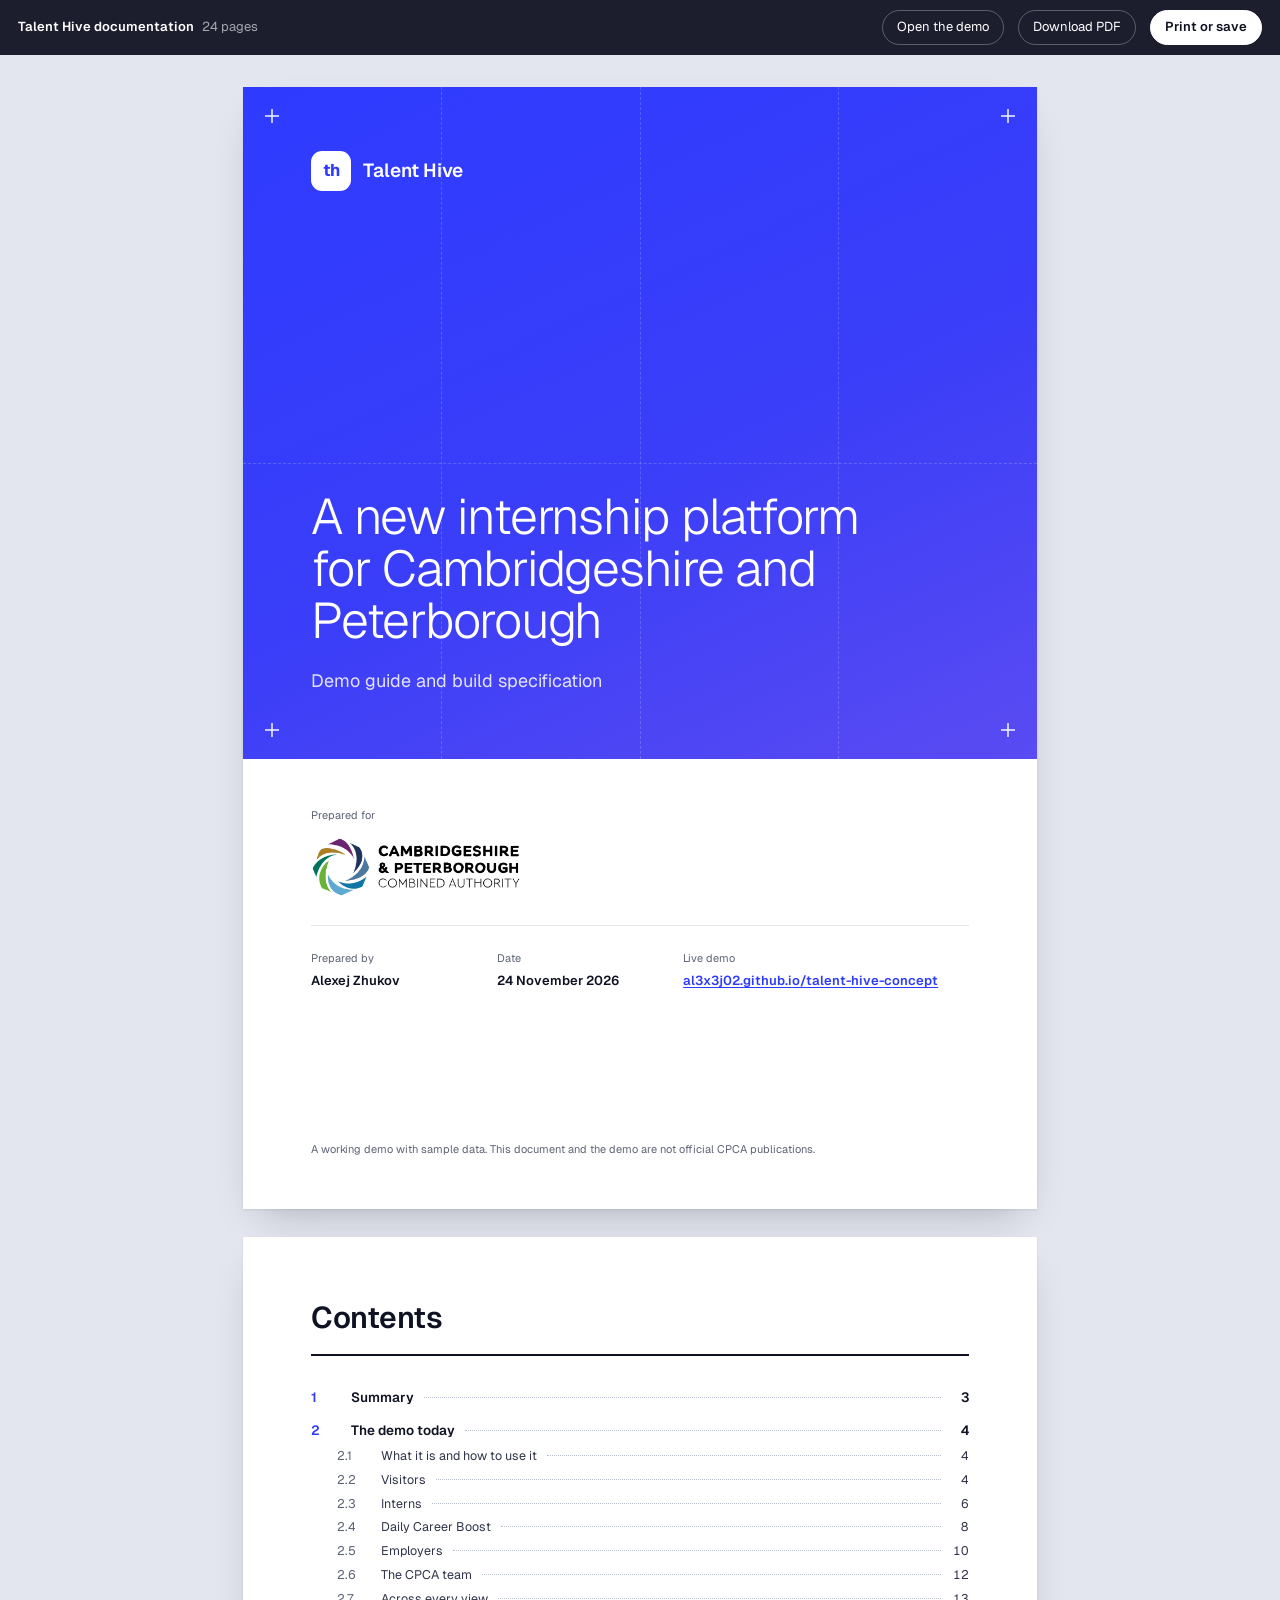
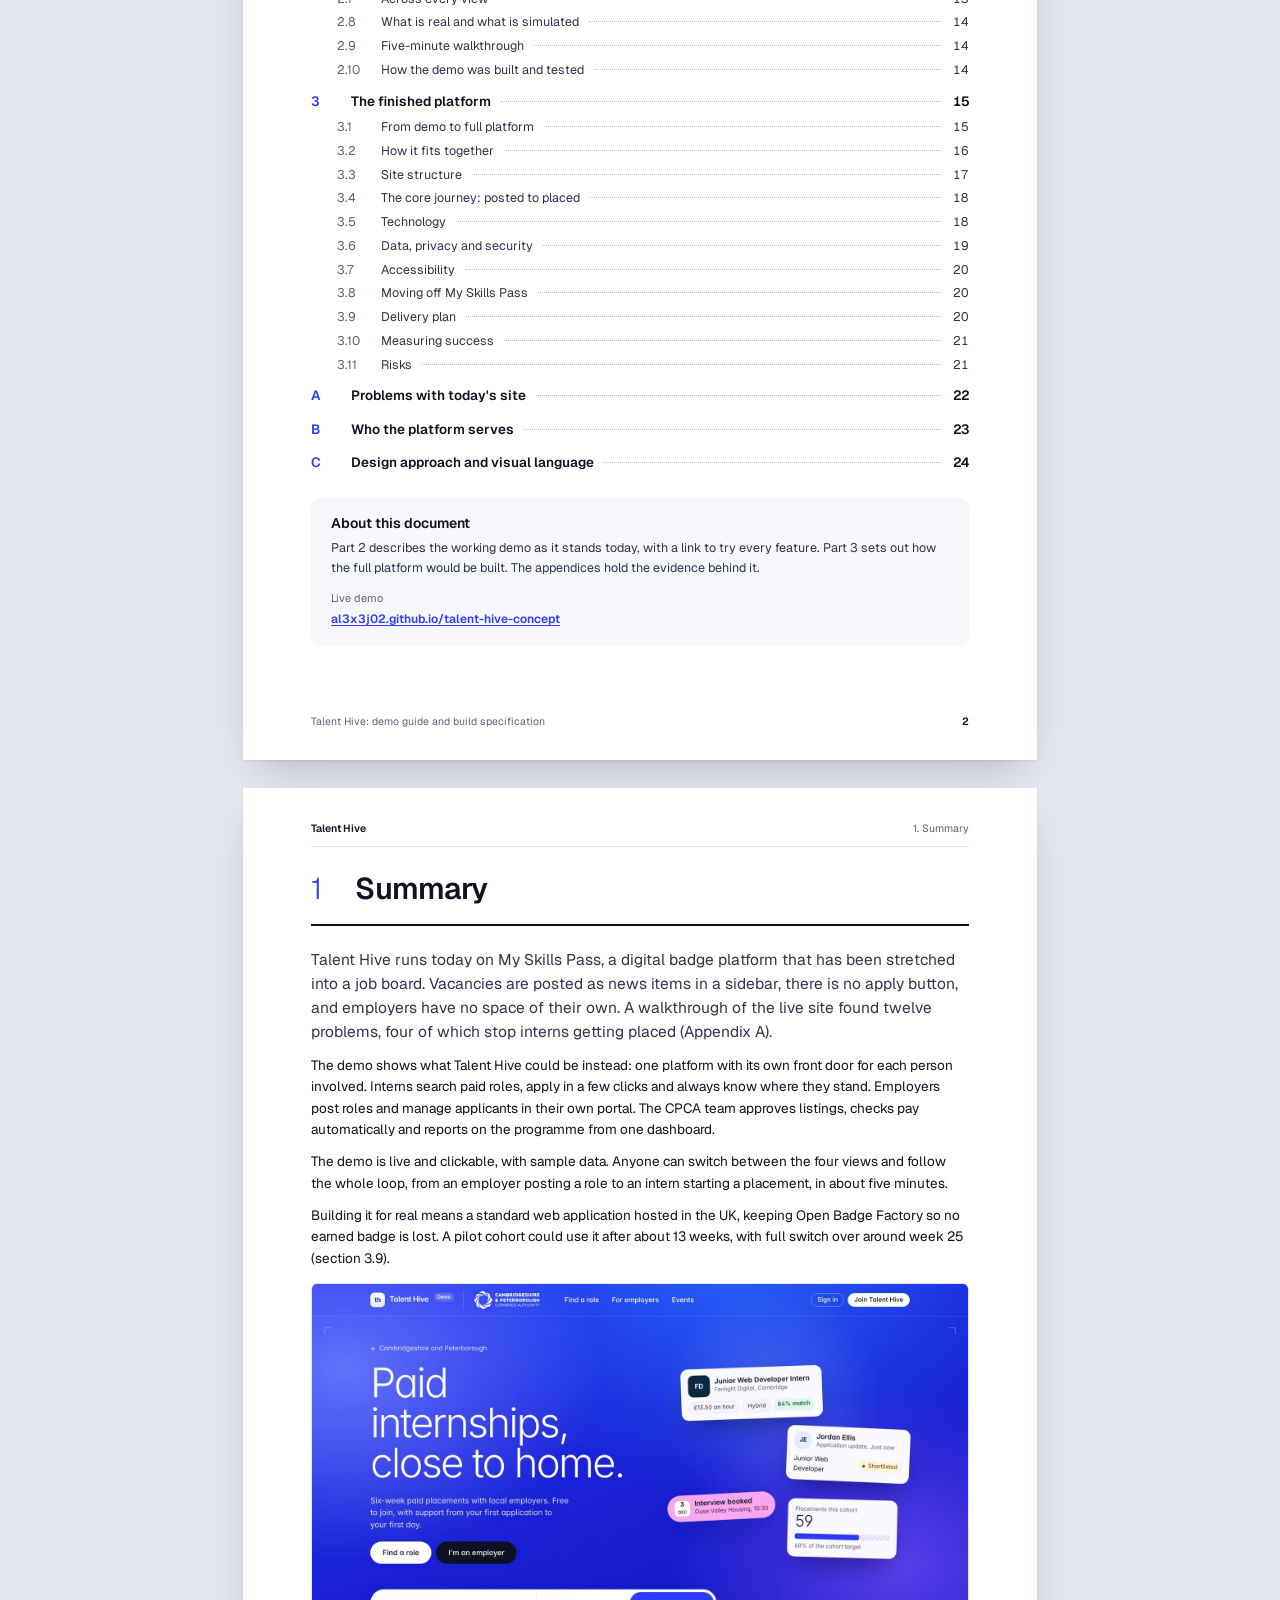
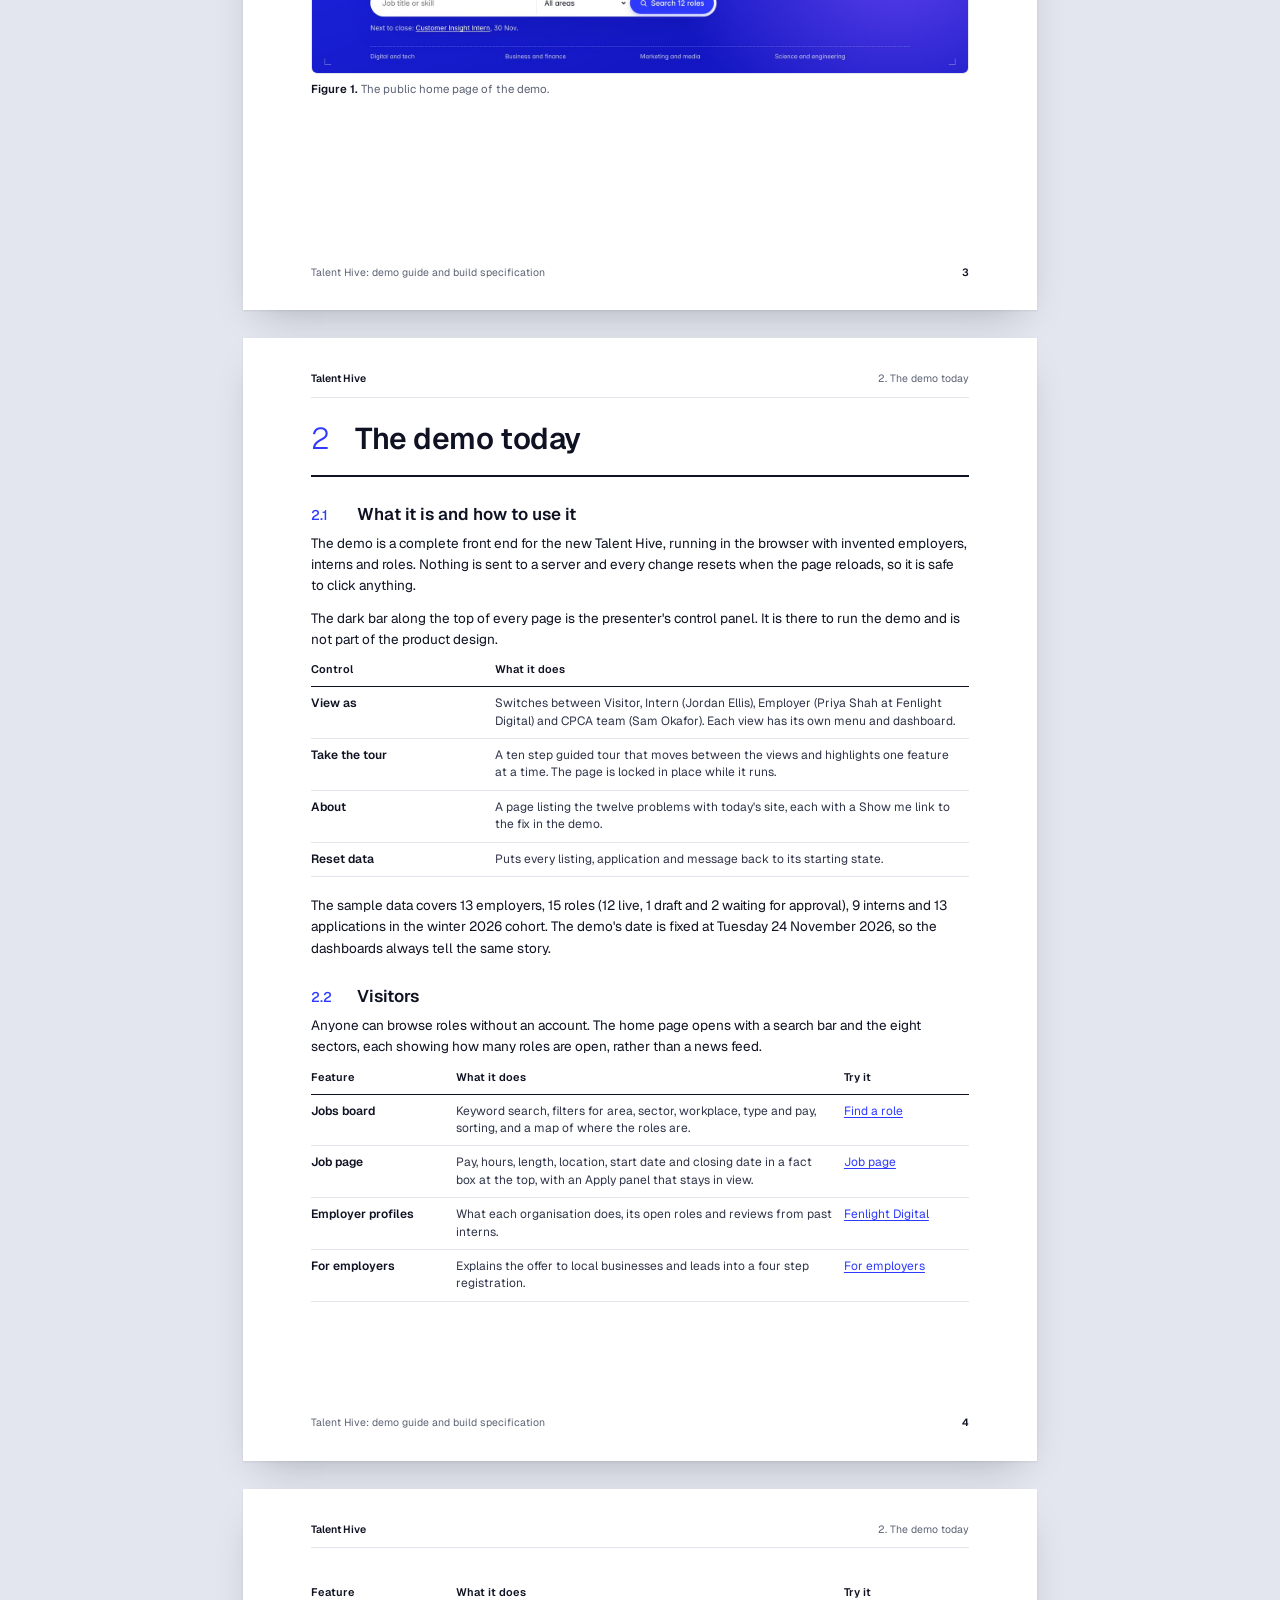
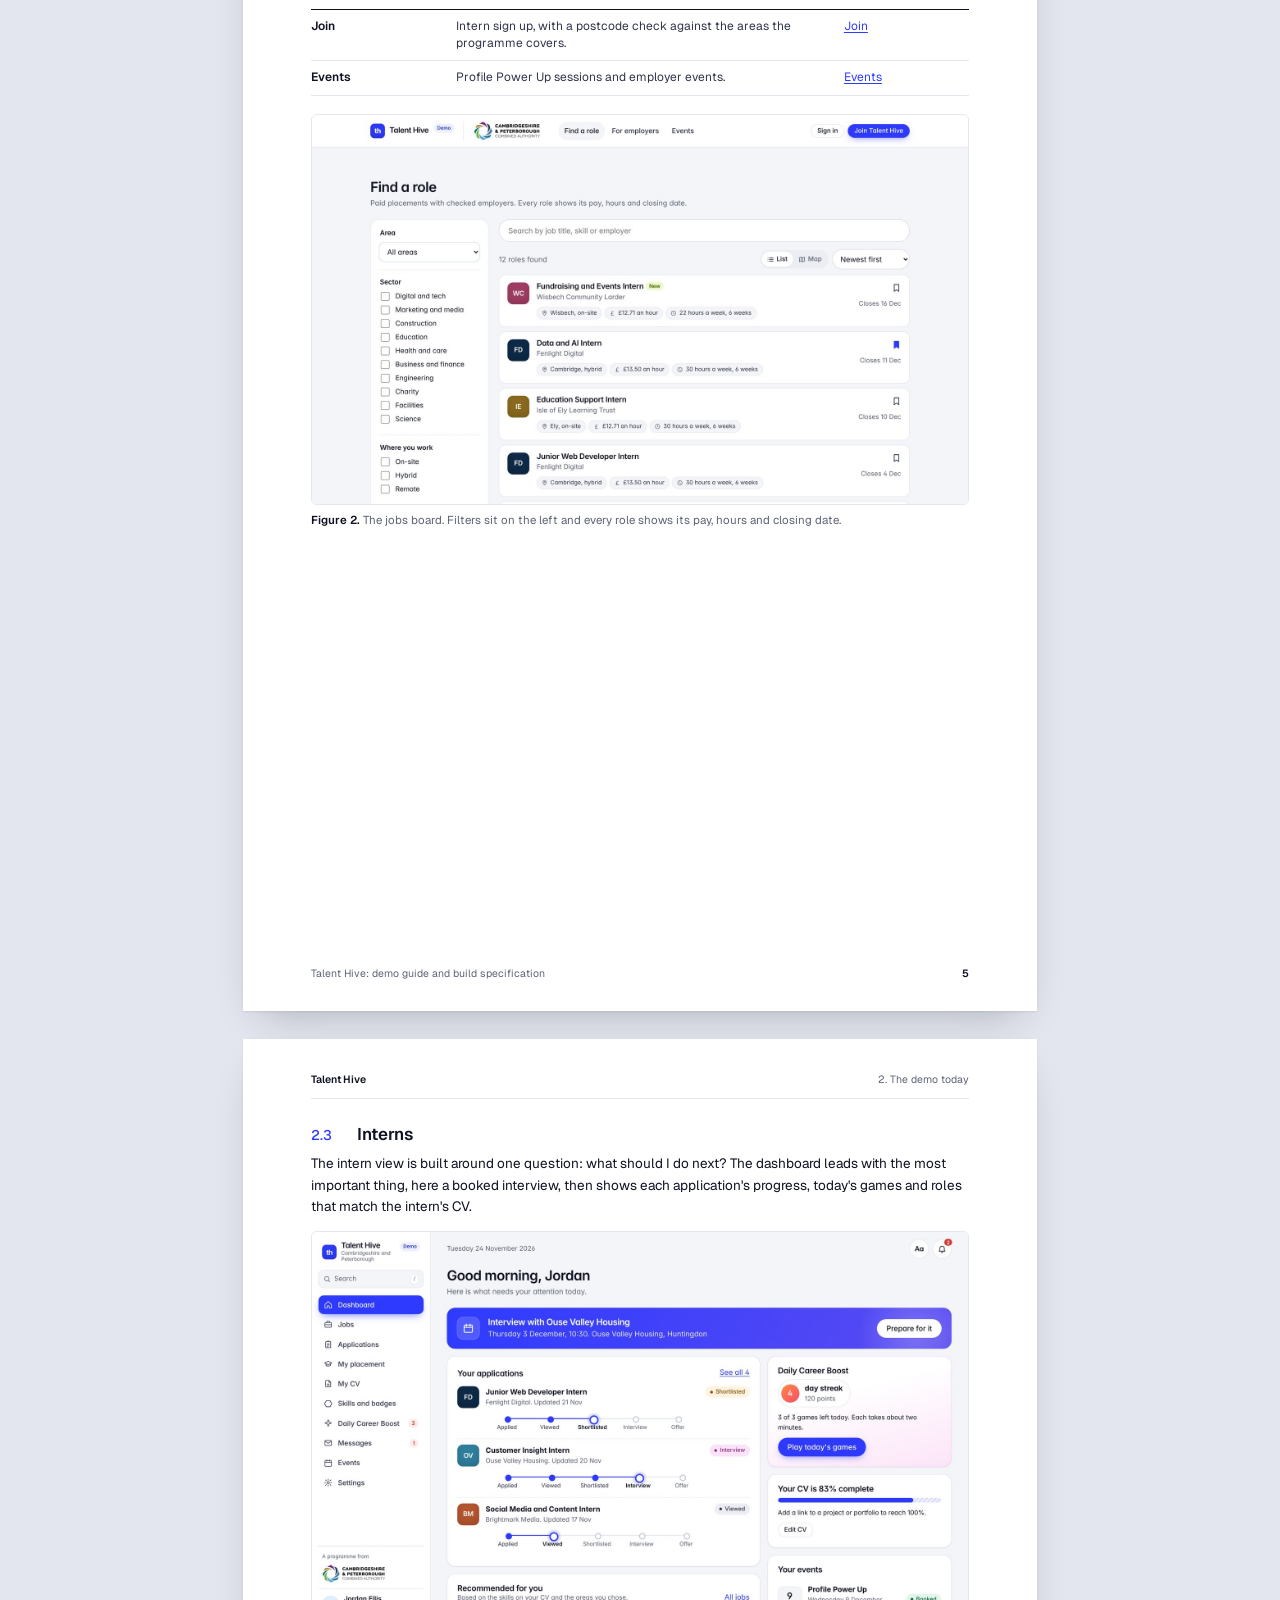
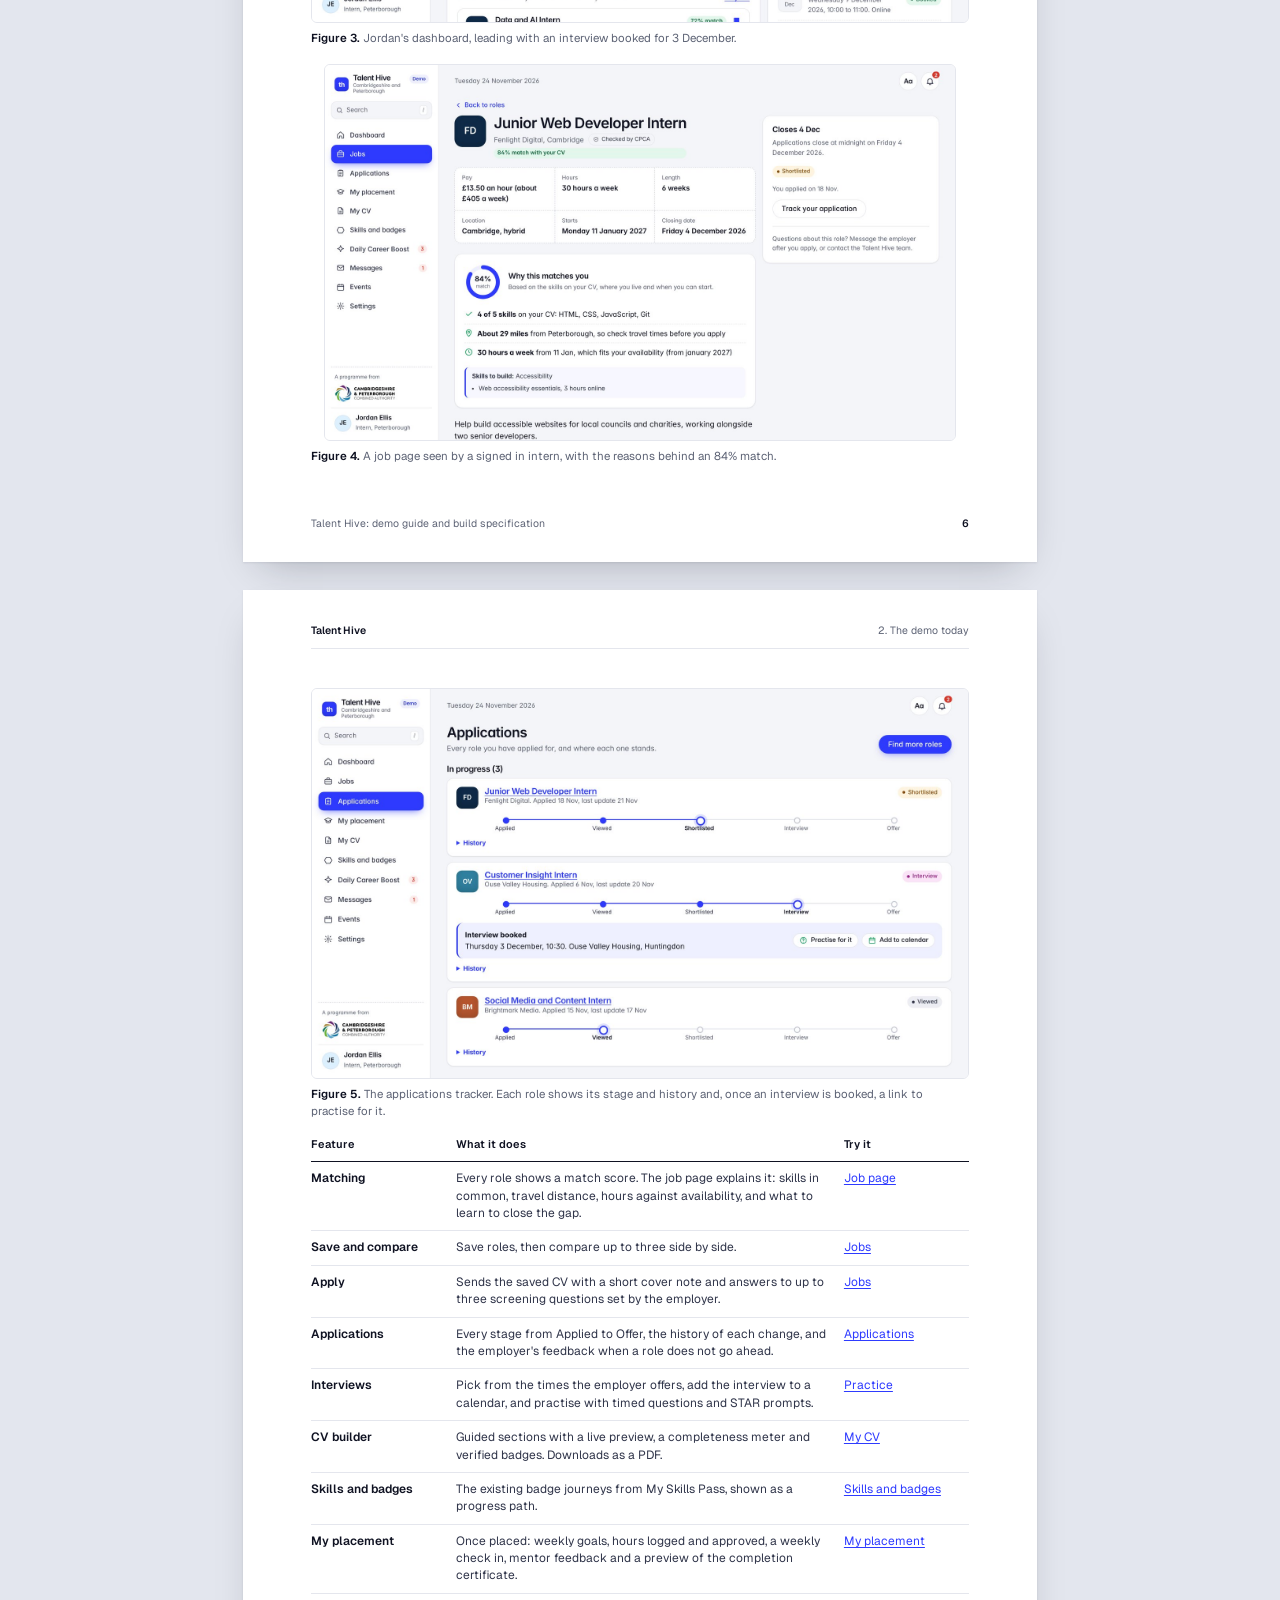
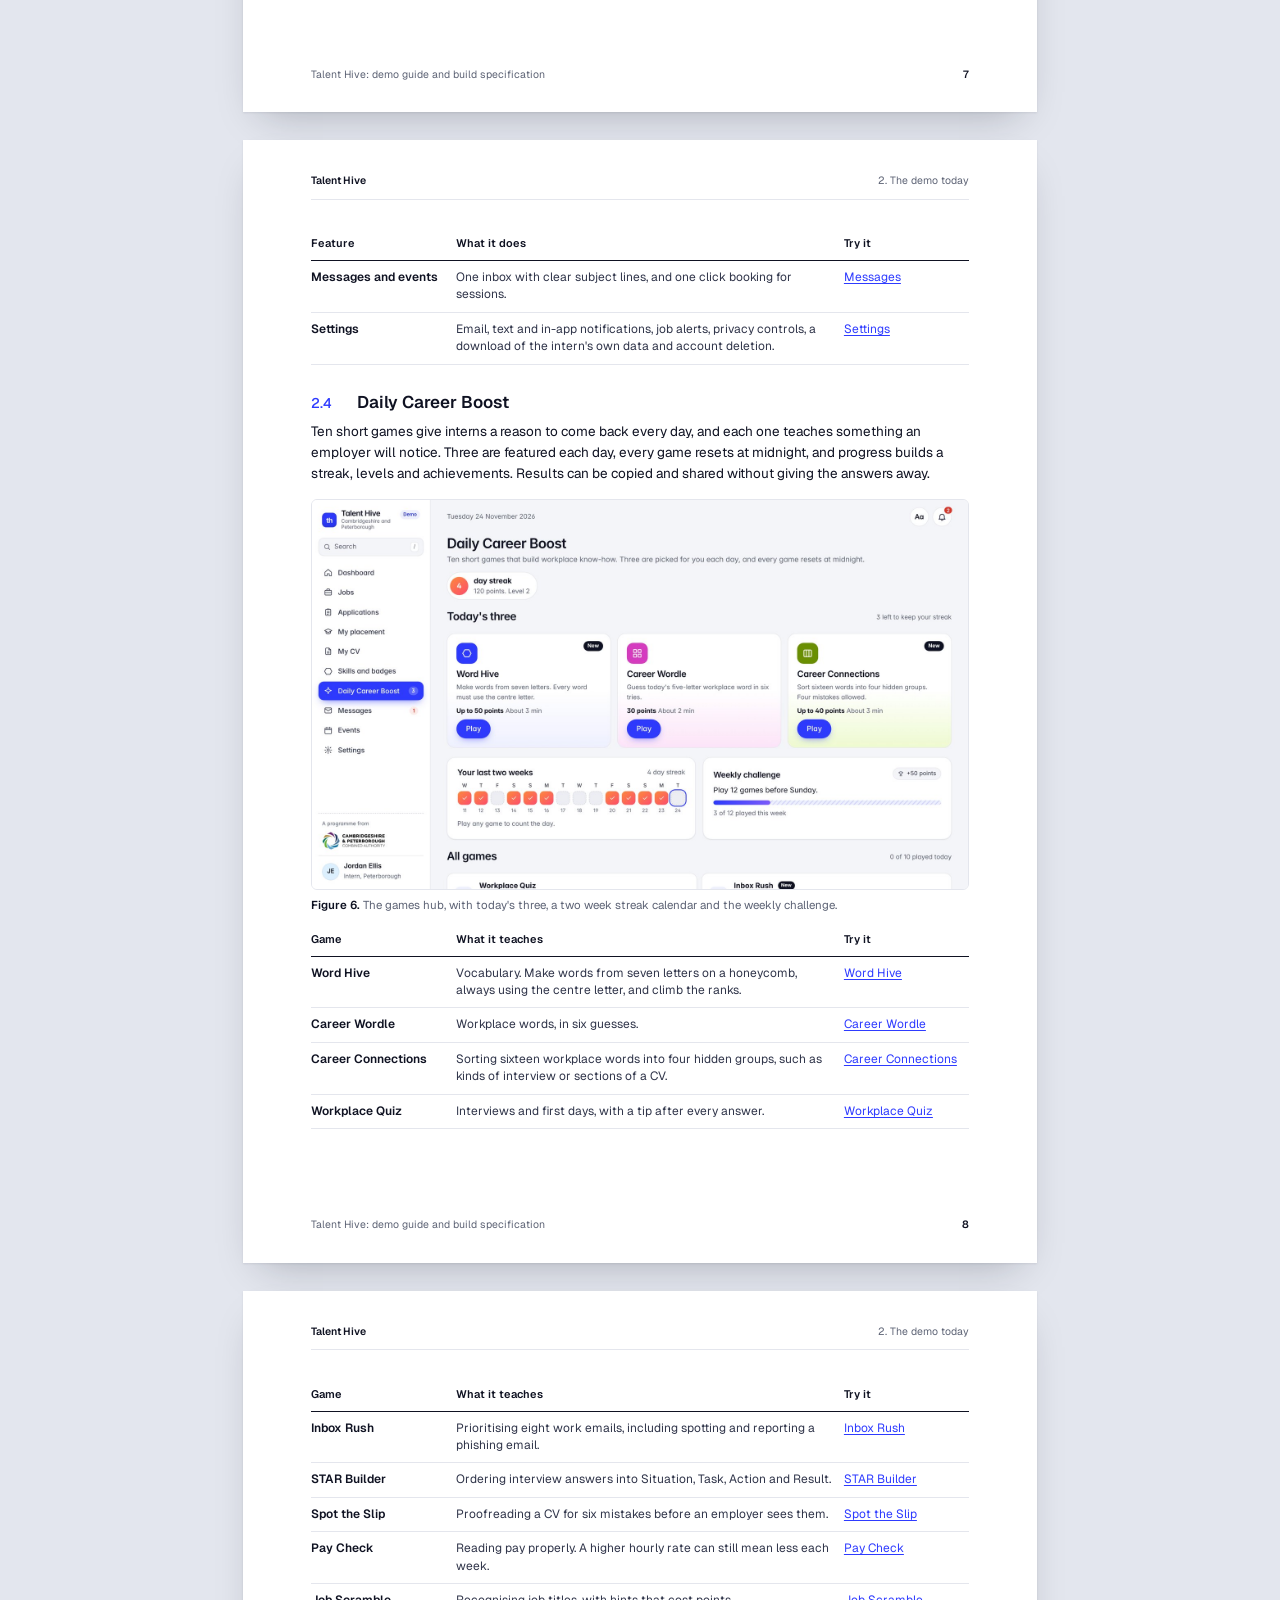
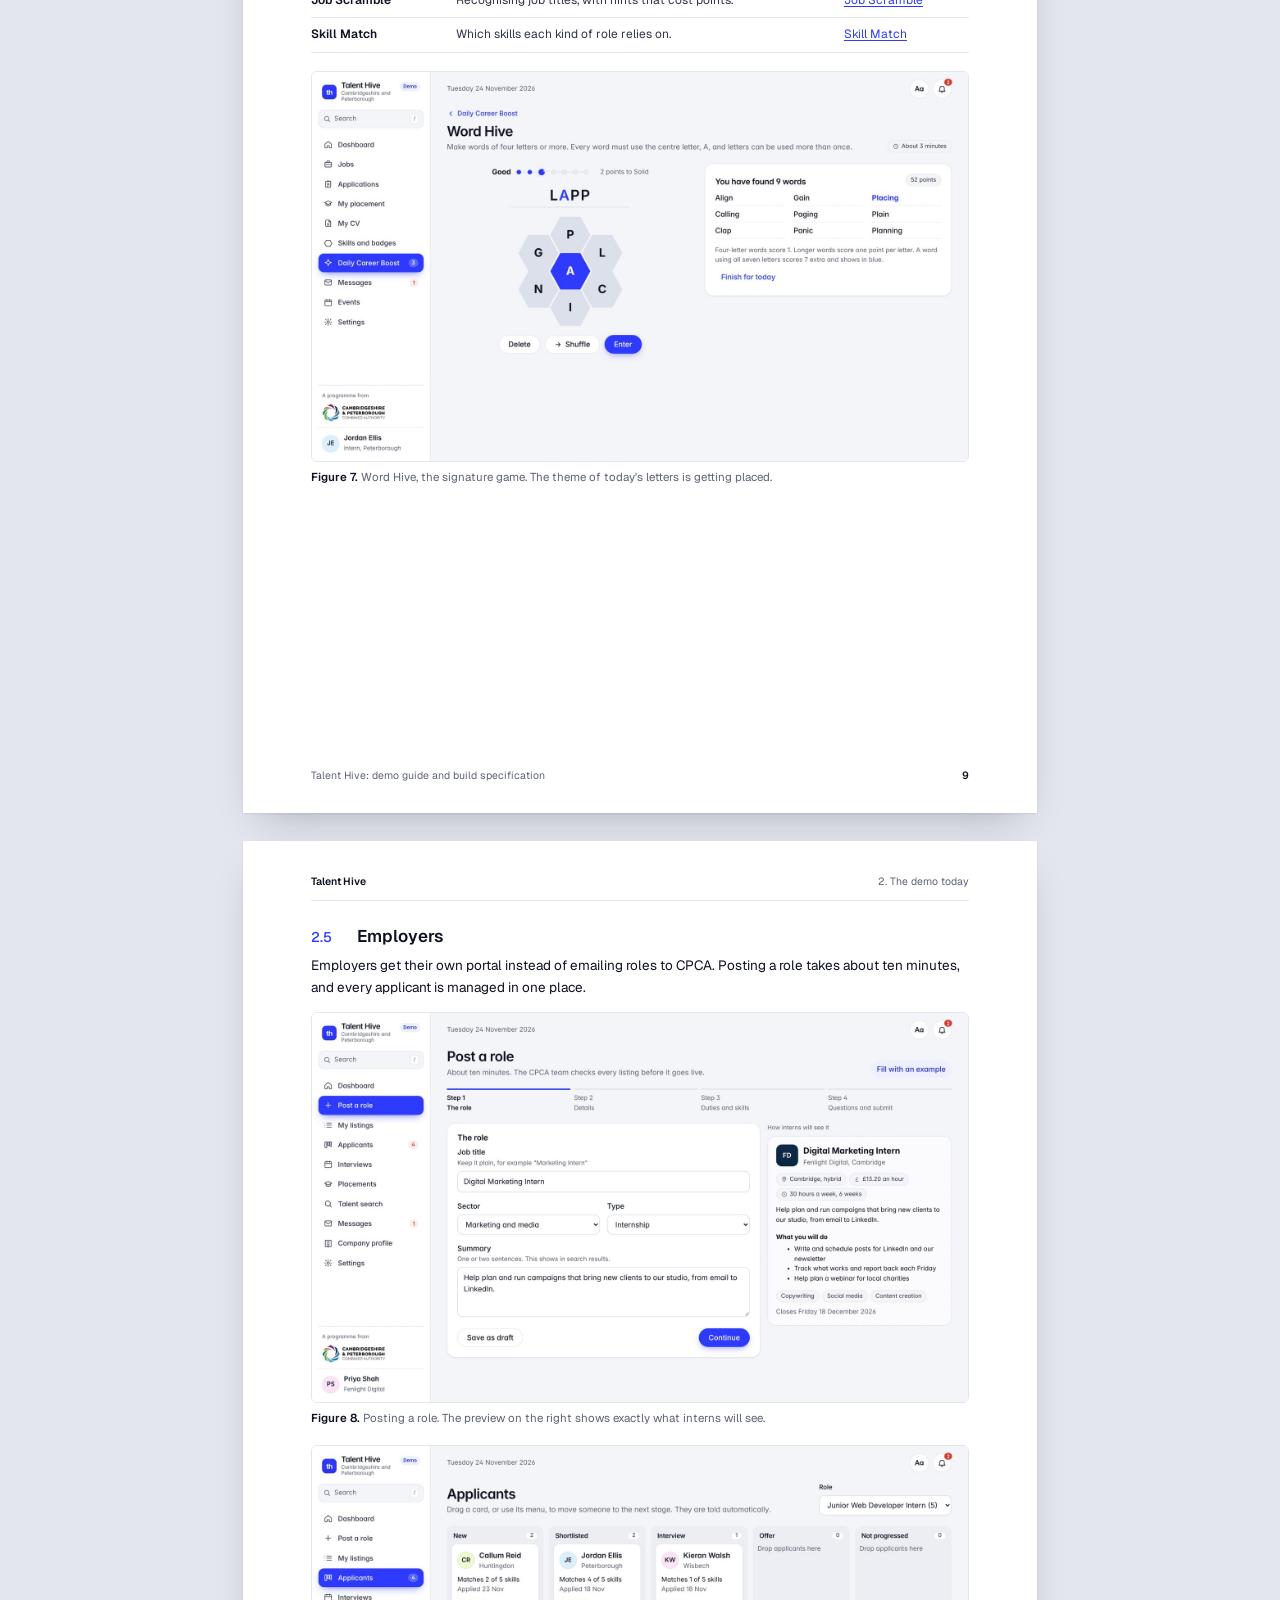
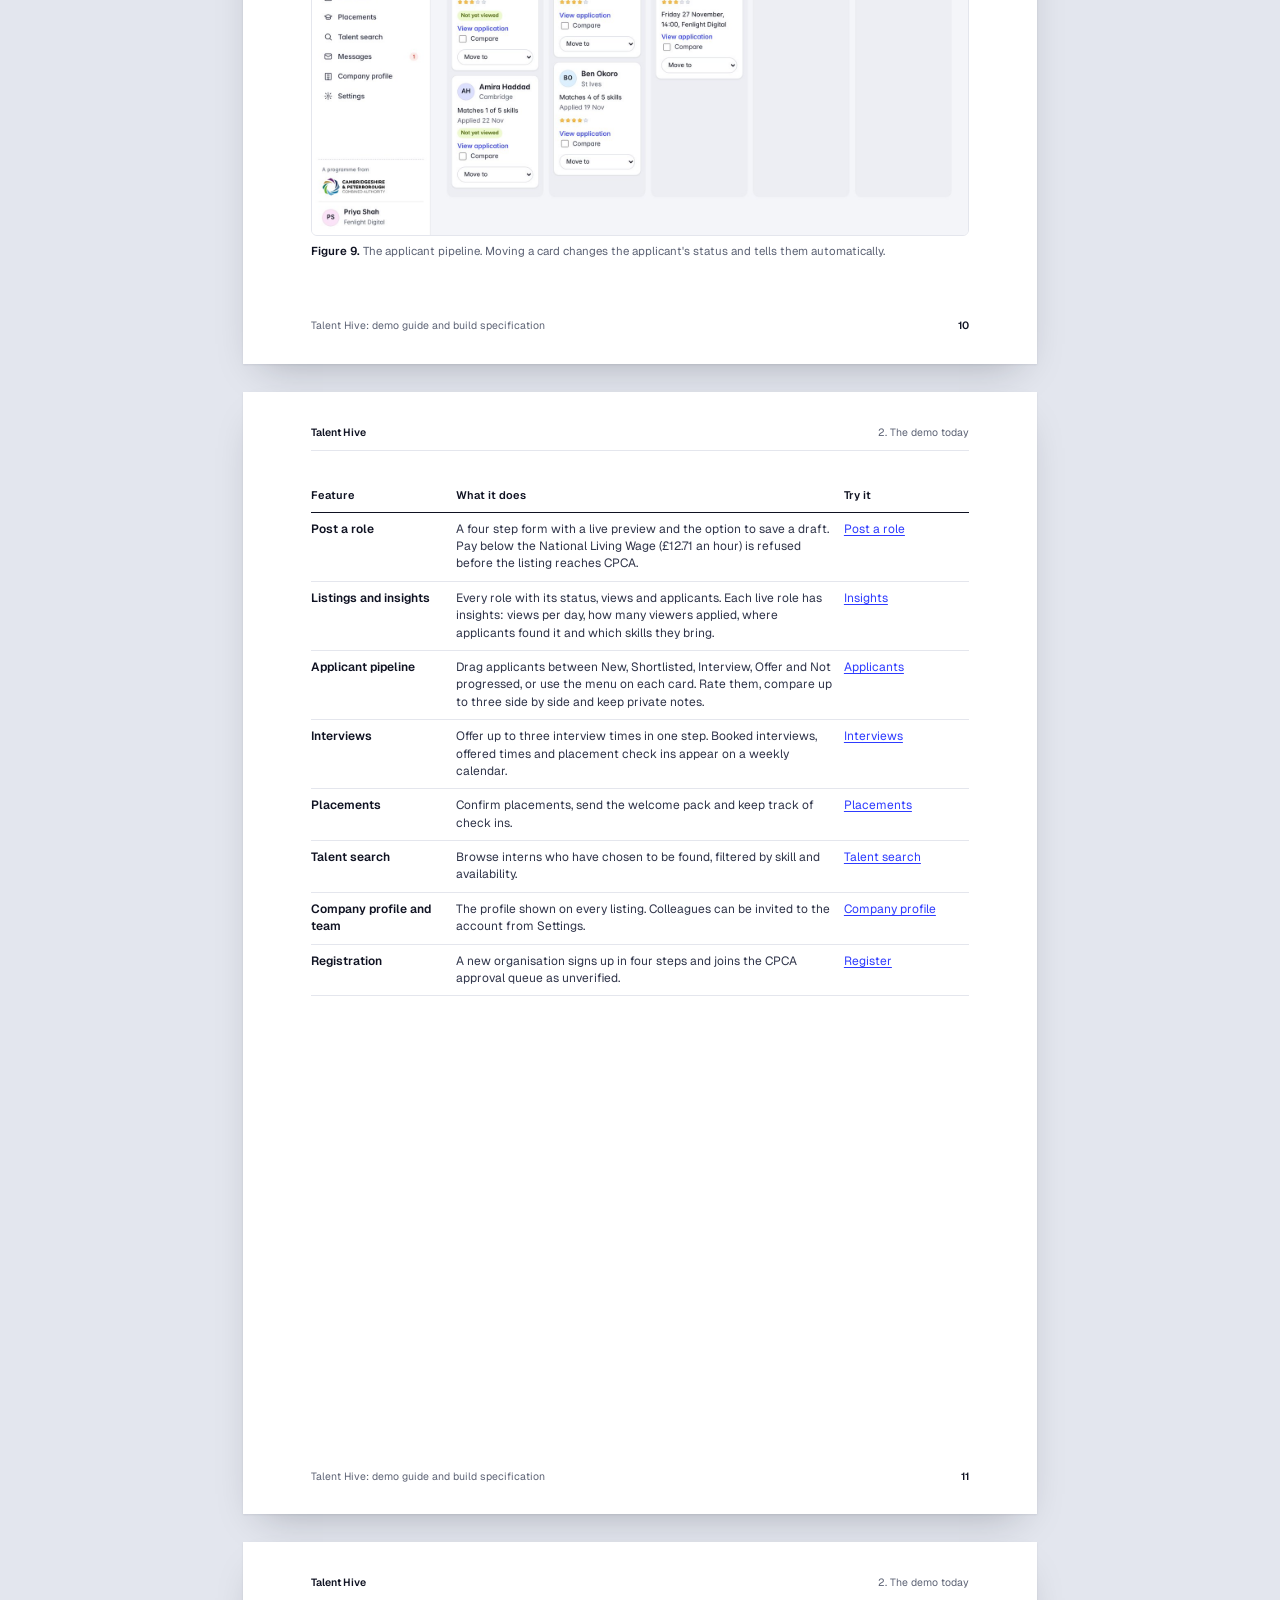
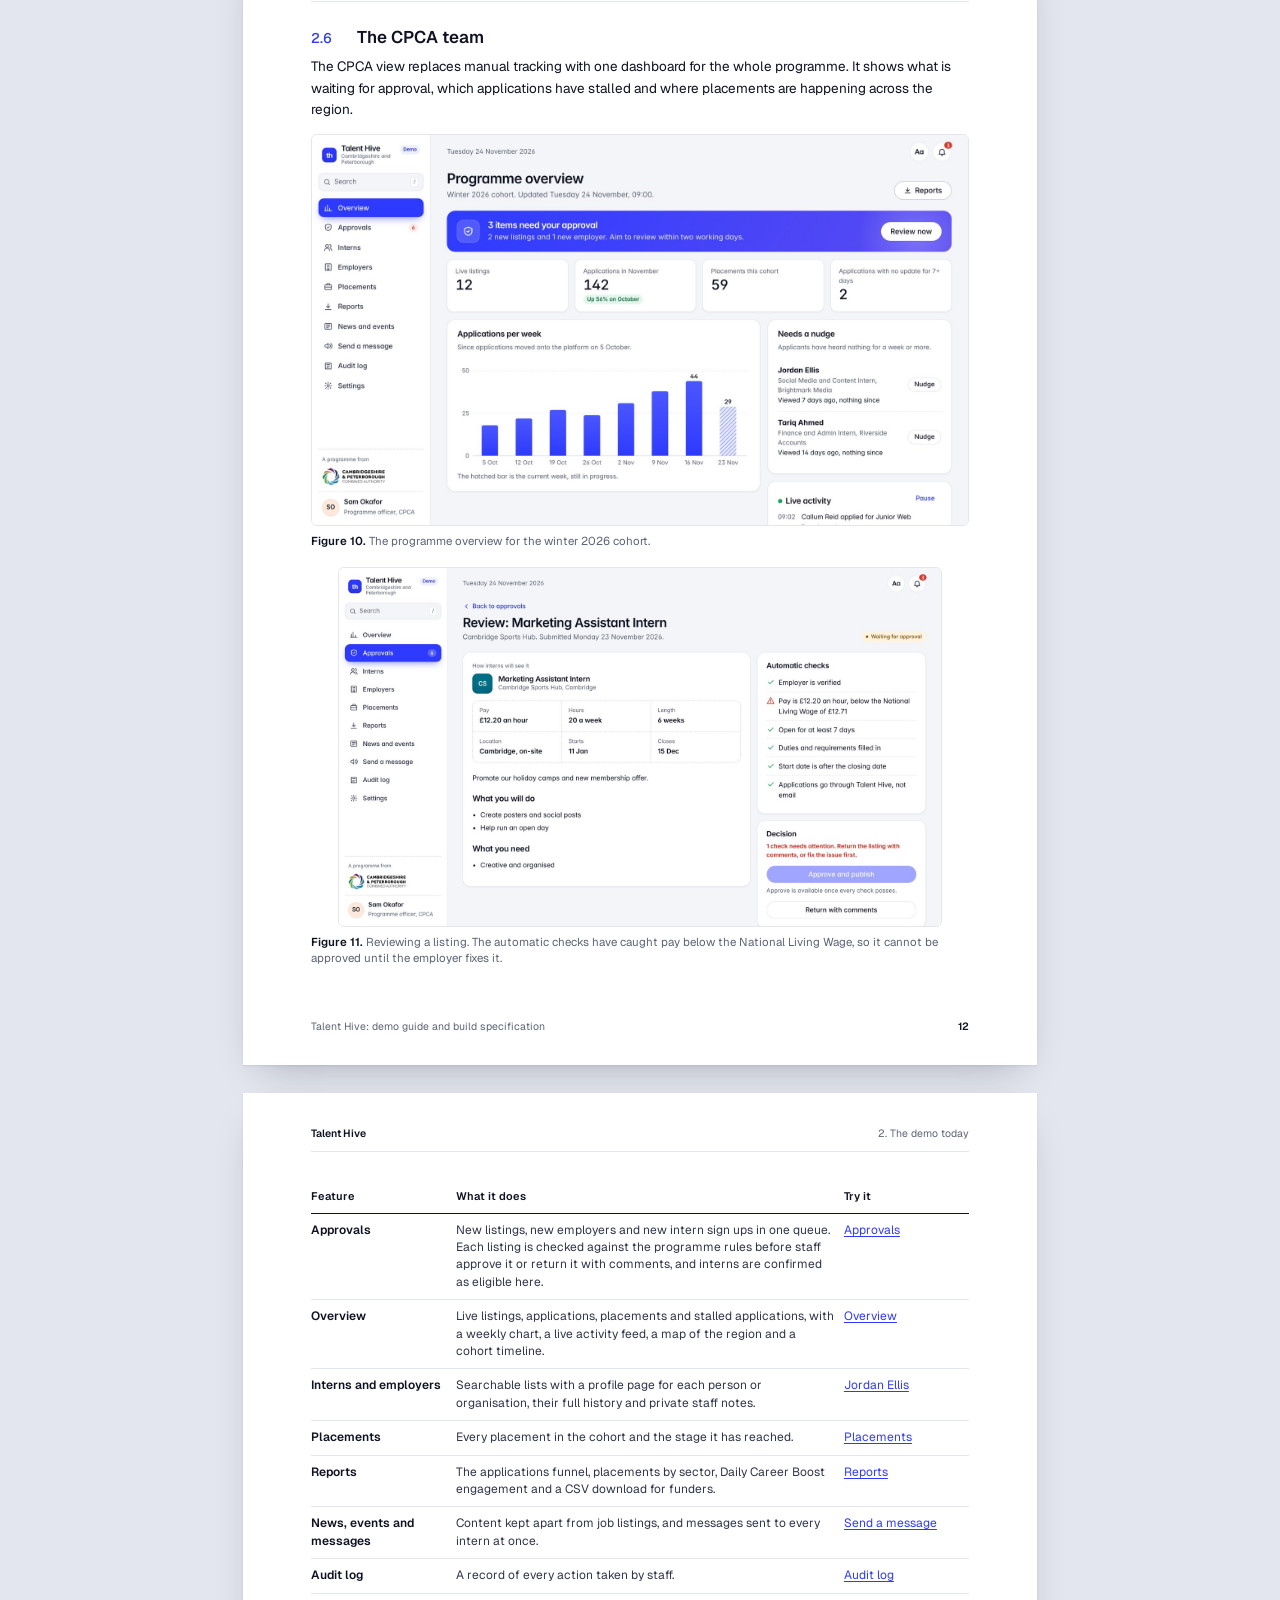
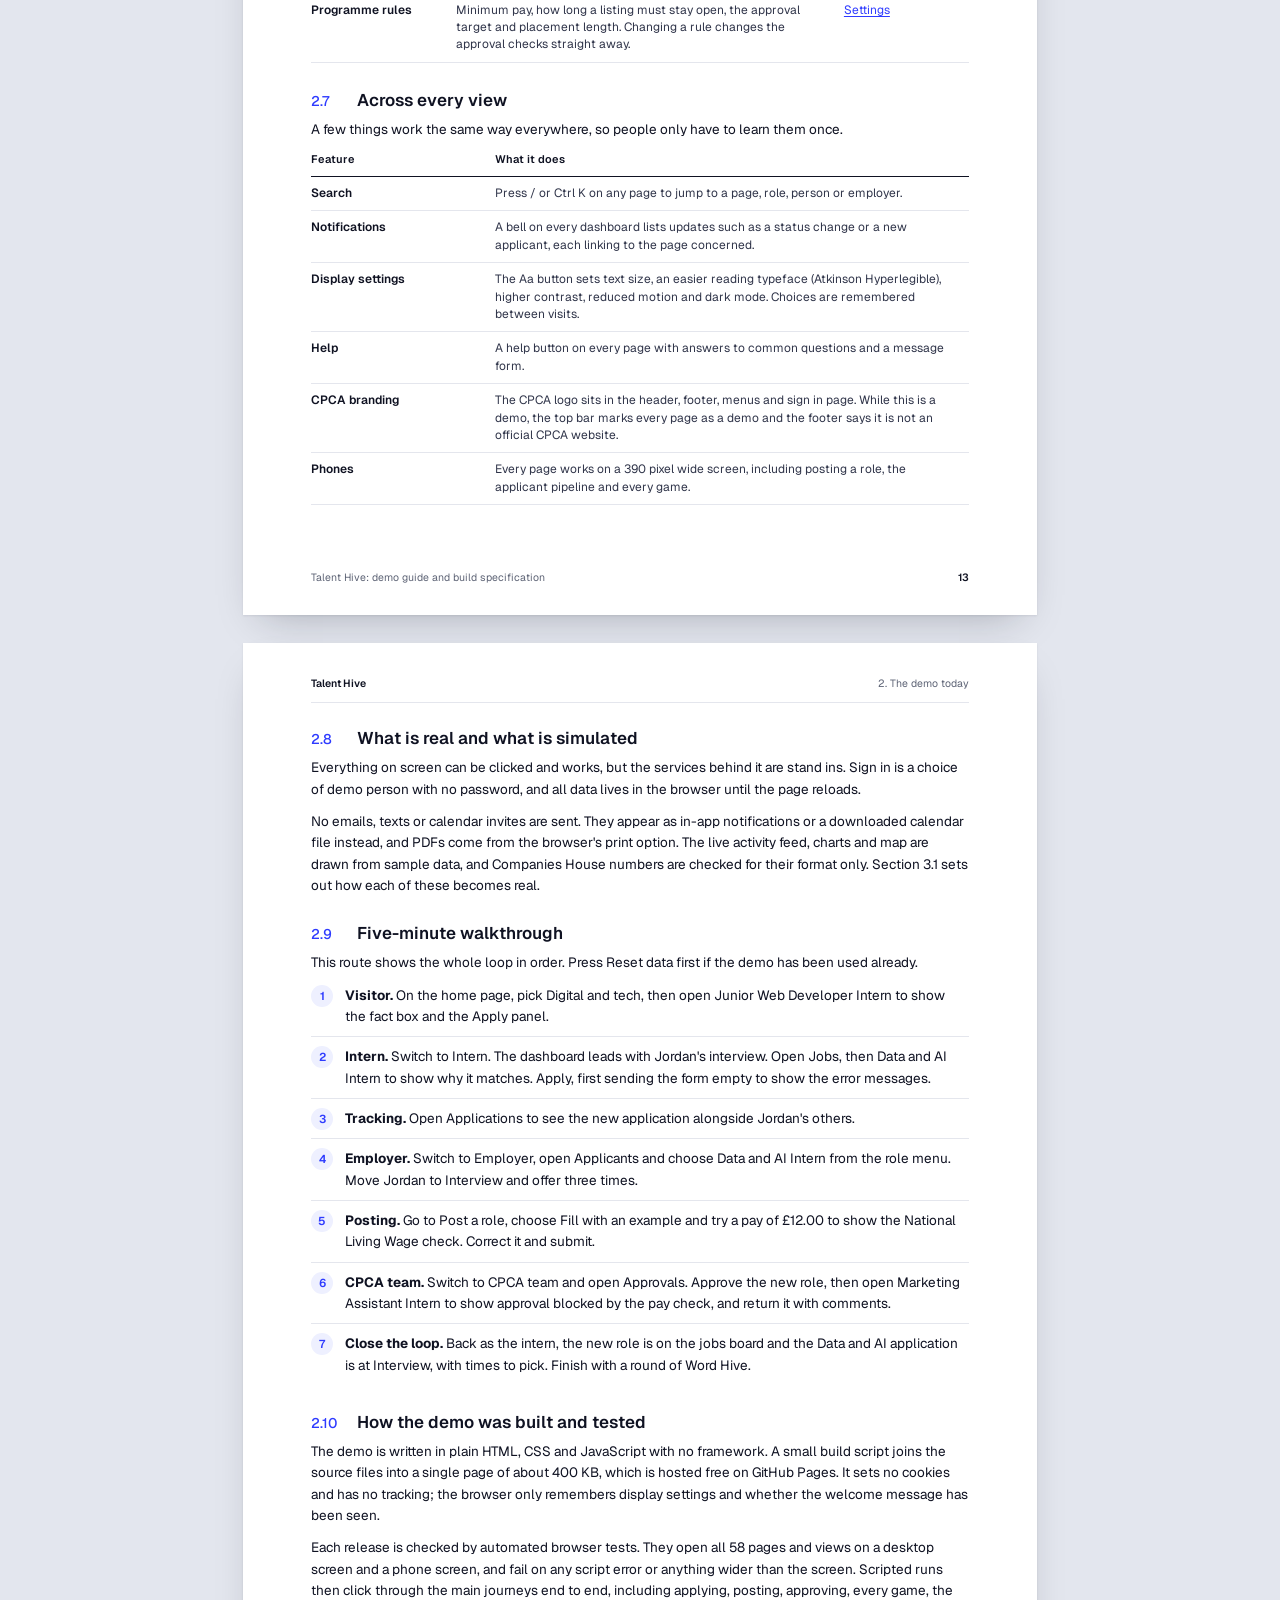
==== commit ef07d354: "Documentation: remove the source code link, keep the live demo link Claude-Session: https://claude.a" ====
--- a/docs/index.html
+++ b/docs/index.html
@@ -107,7 +107,7 @@
 .about{padding:16px 20px;background:#F6F7FA;border-radius:10px}
 .about h3{margin:0 0 6px;font-size:14px}
 .about p{font-size:12.5px;color:var(--ink2)}
-.about dl{display:grid;grid-template-columns:repeat(2,minmax(0,1fr));gap:14px;margin:12px 0 0}
+.about dl{display:grid;grid-template-columns:minmax(0,1fr);gap:14px;margin:12px 0 0}
 .about dl div{display:flex;flex-direction:column;gap:3px}
 .about dd{font-size:12px;word-break:break-word}
 @media (max-width:640px){.bar{padding:8px 10px;font-size:12px}.bar .t span{display:none}.bar .sp{display:none}.bar a,.bar button{padding:5px 11px}}
@@ -150,7 +150,6 @@
       <p>Part 2 describes the working demo as it stands today, with a link to try every feature. Part 3 sets out how the full platform would be built. The appendices hold the evidence behind it.</p>
       <dl>
         <div><dt>Live demo</dt><dd><a href="https://al3x3j02.github.io/talent-hive-concept/">al3x3j02.github.io/talent-hive-concept</a></dd></div>
-        <div><dt>Source code</dt><dd><a href="https://github.com/AL3X3J02/talent-hive-concept">github.com/AL3X3J02/talent-hive-concept</a></dd></div>
       </dl>
     </div>
   </div>
